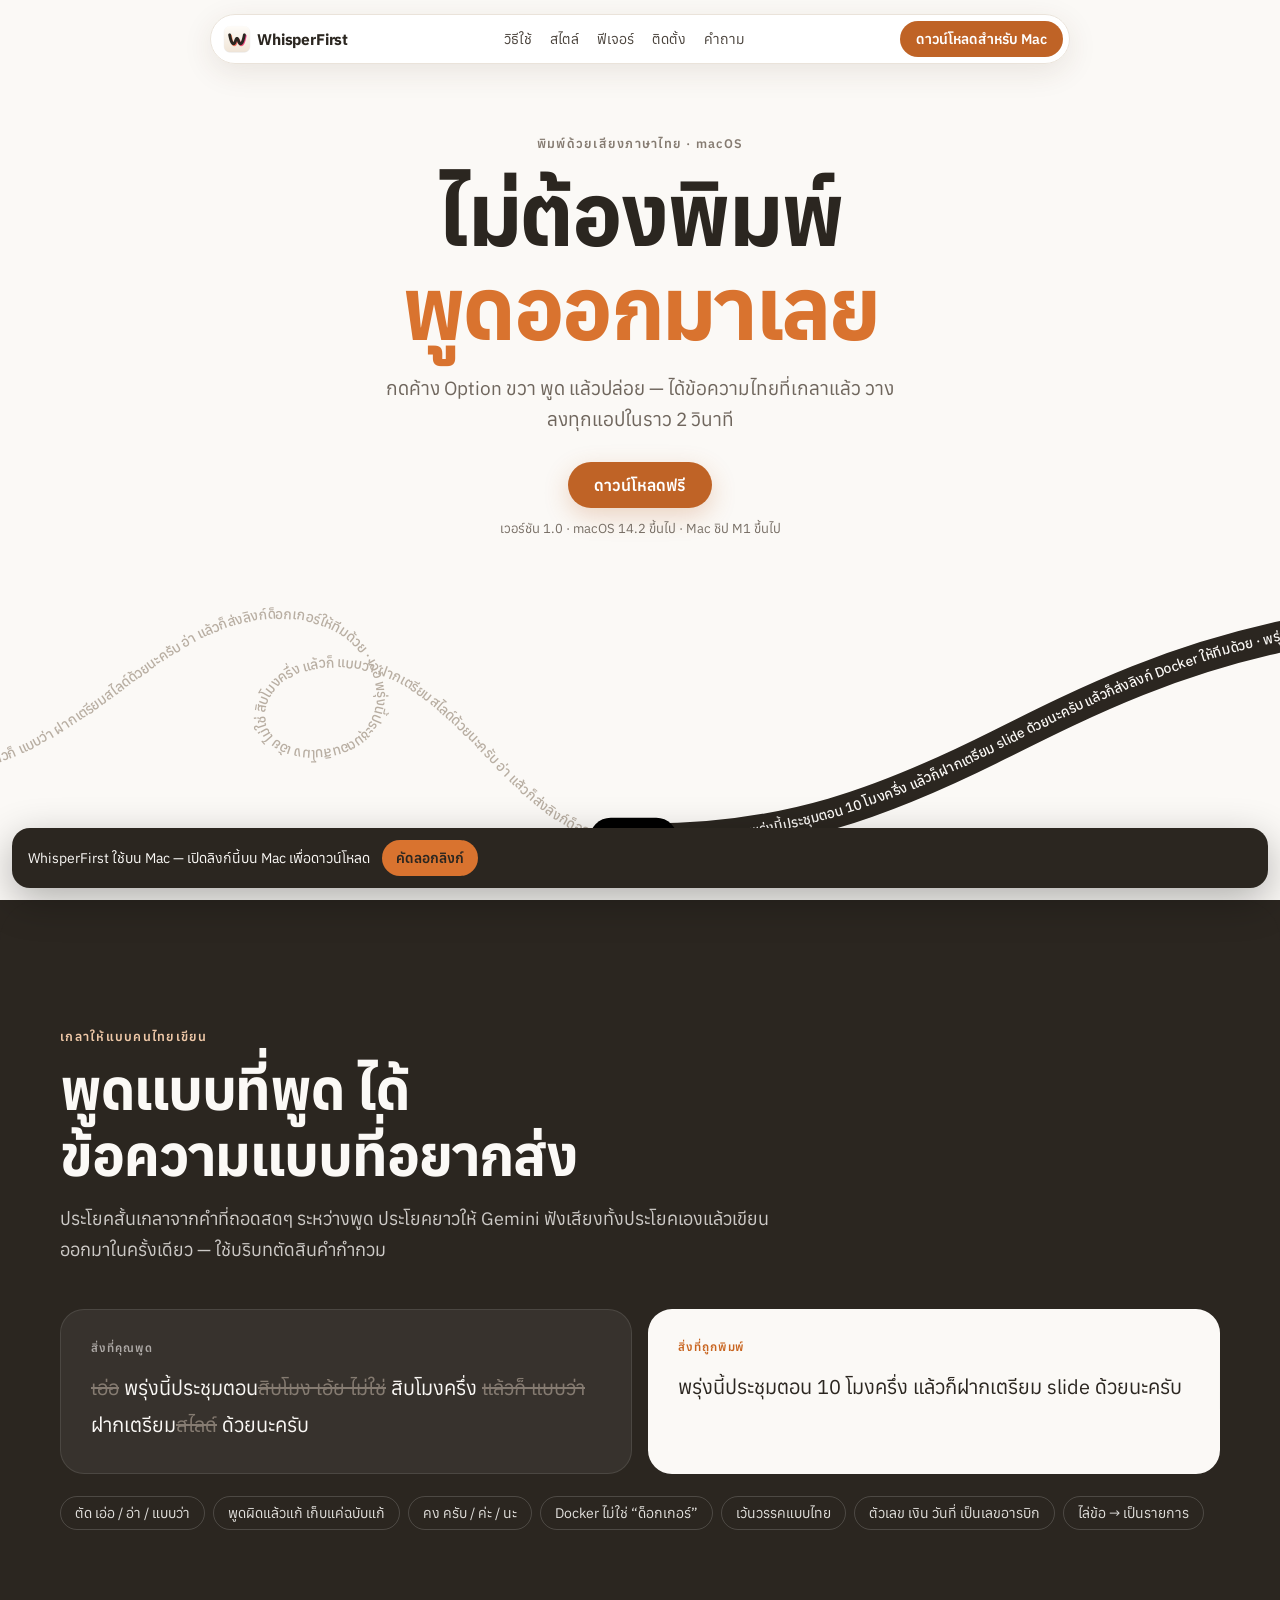
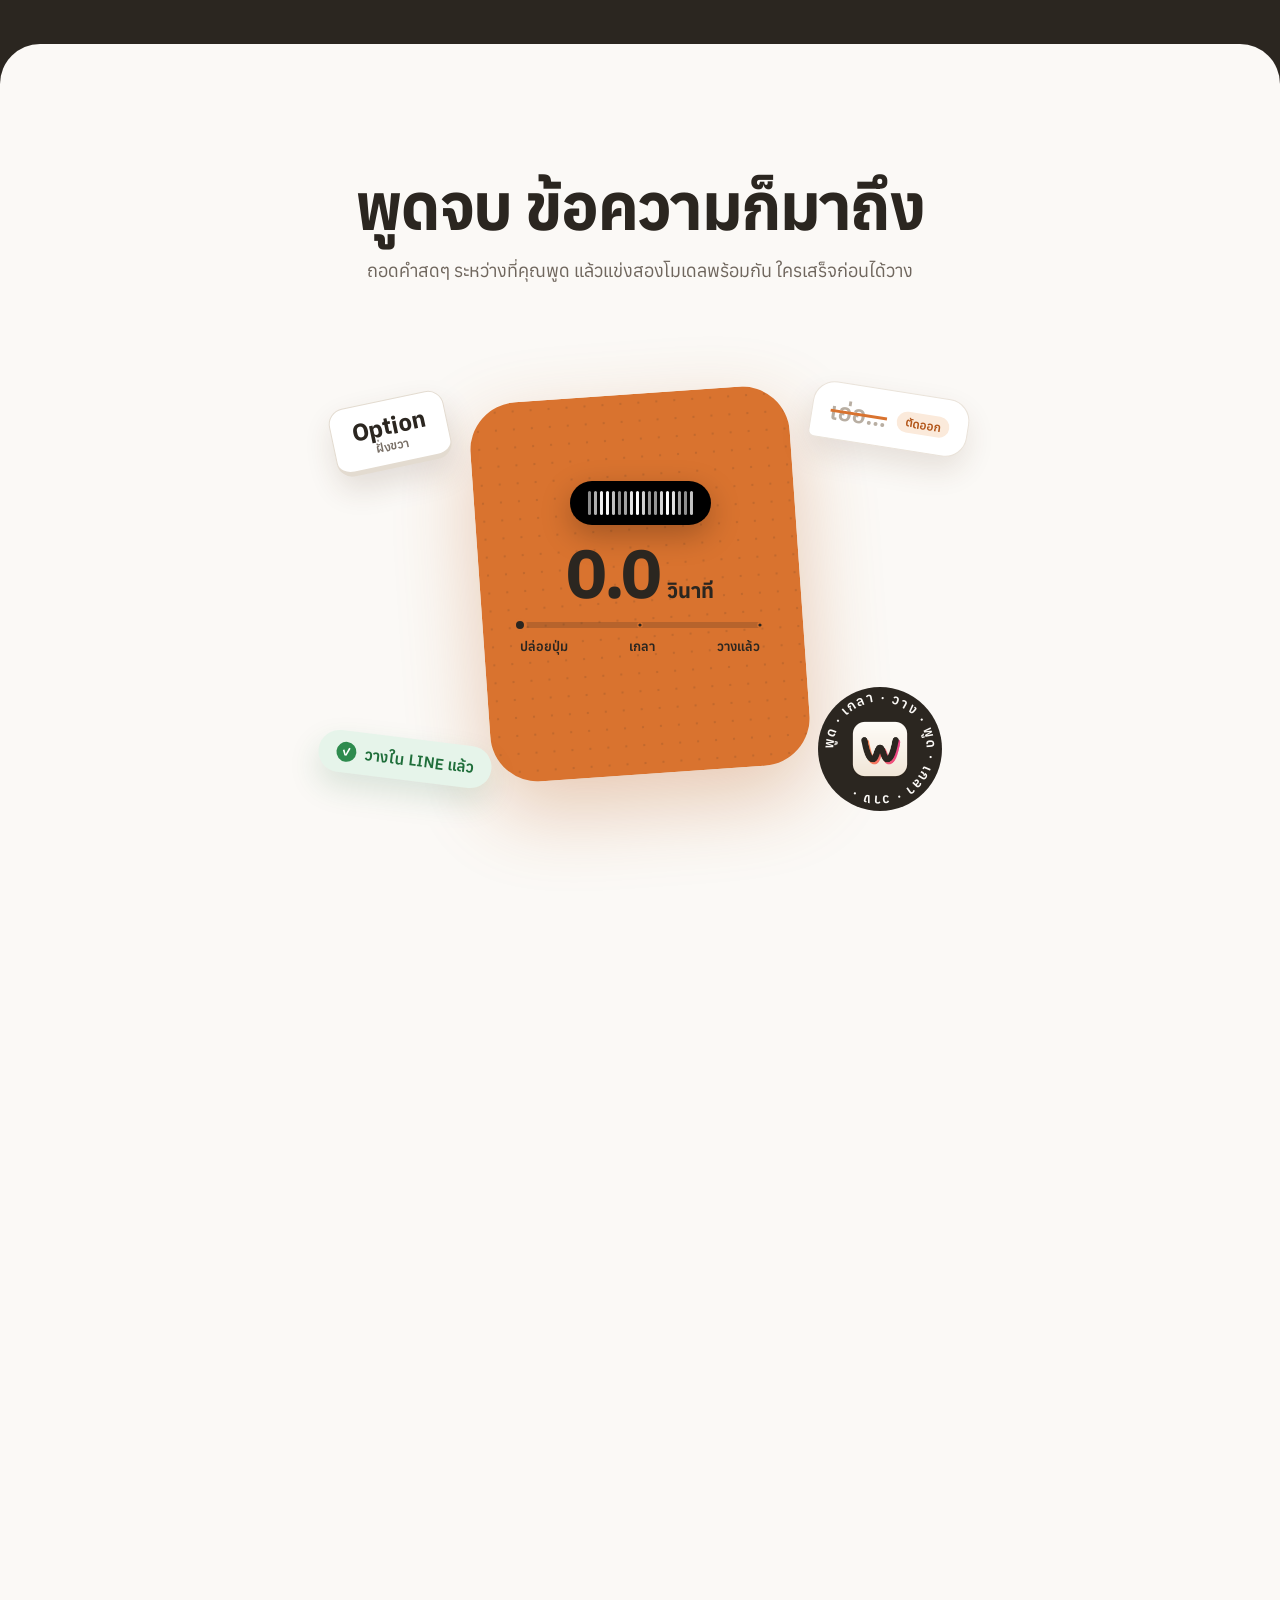
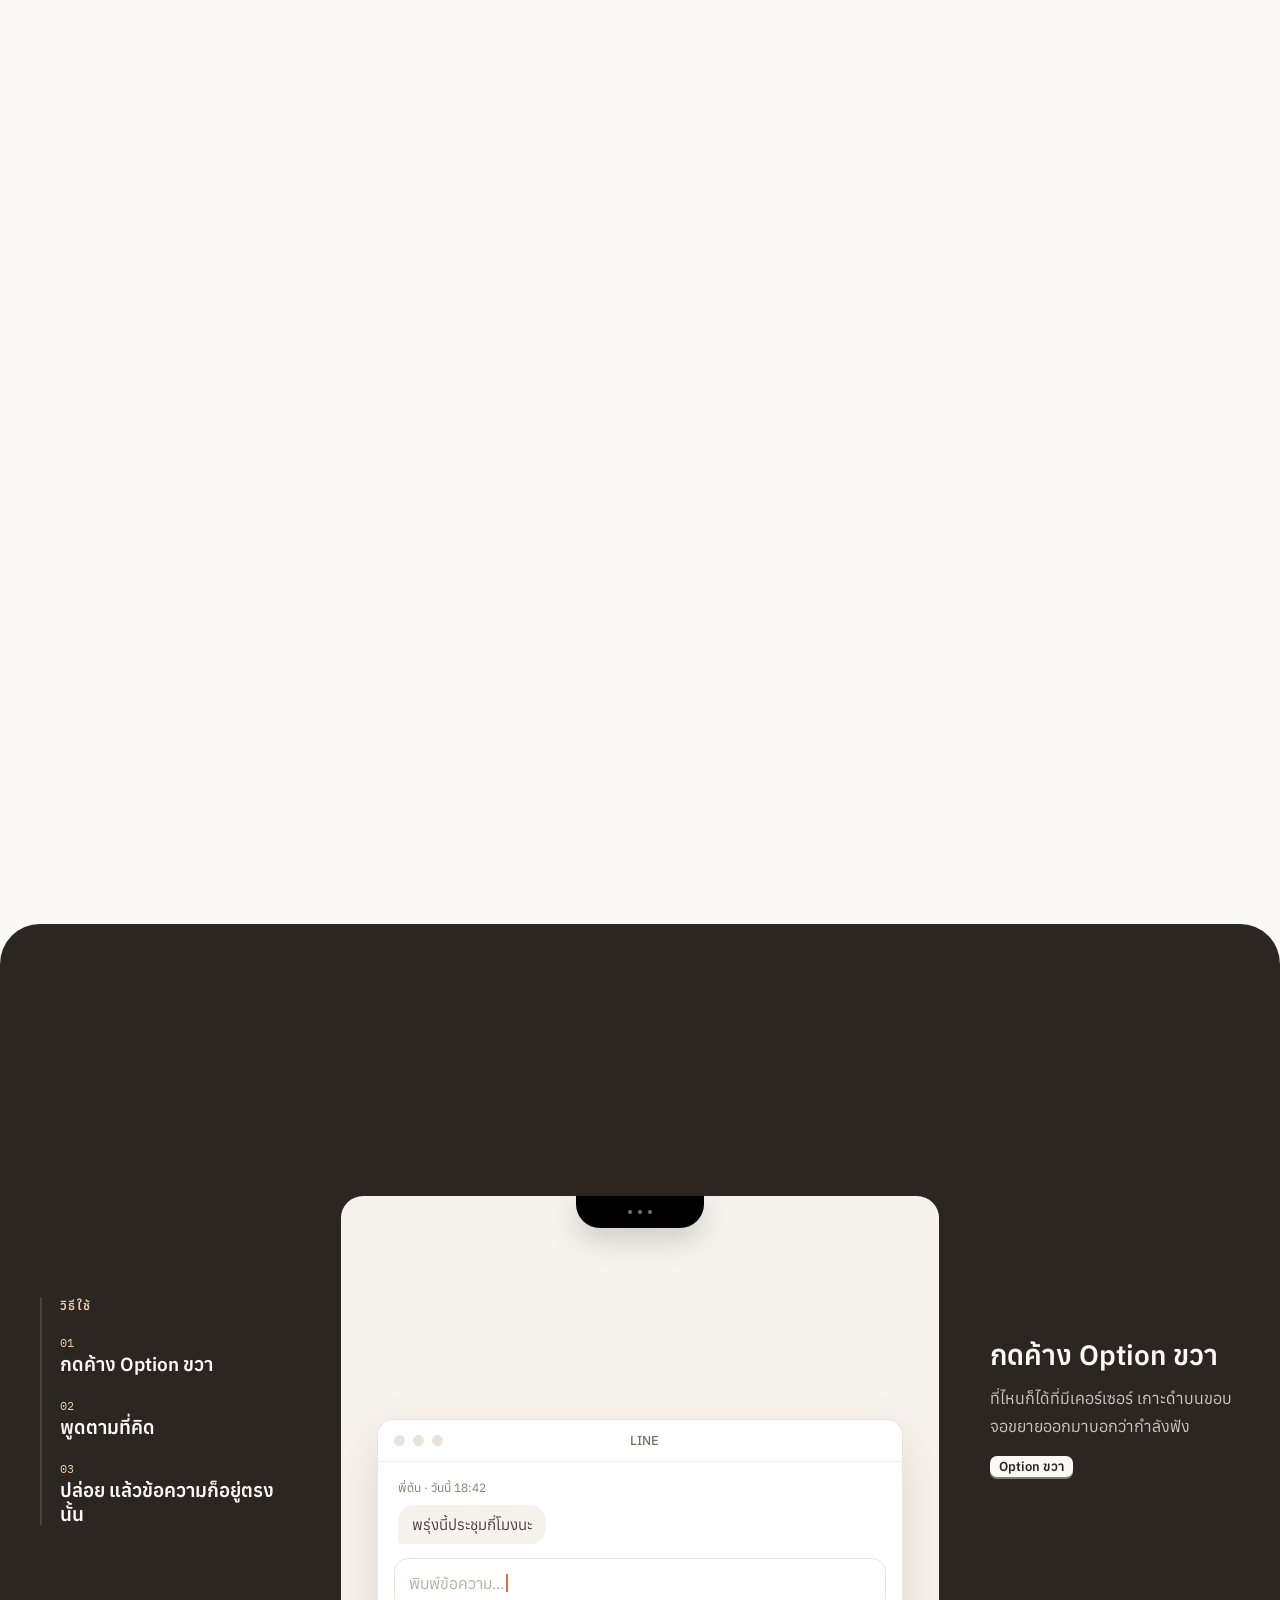
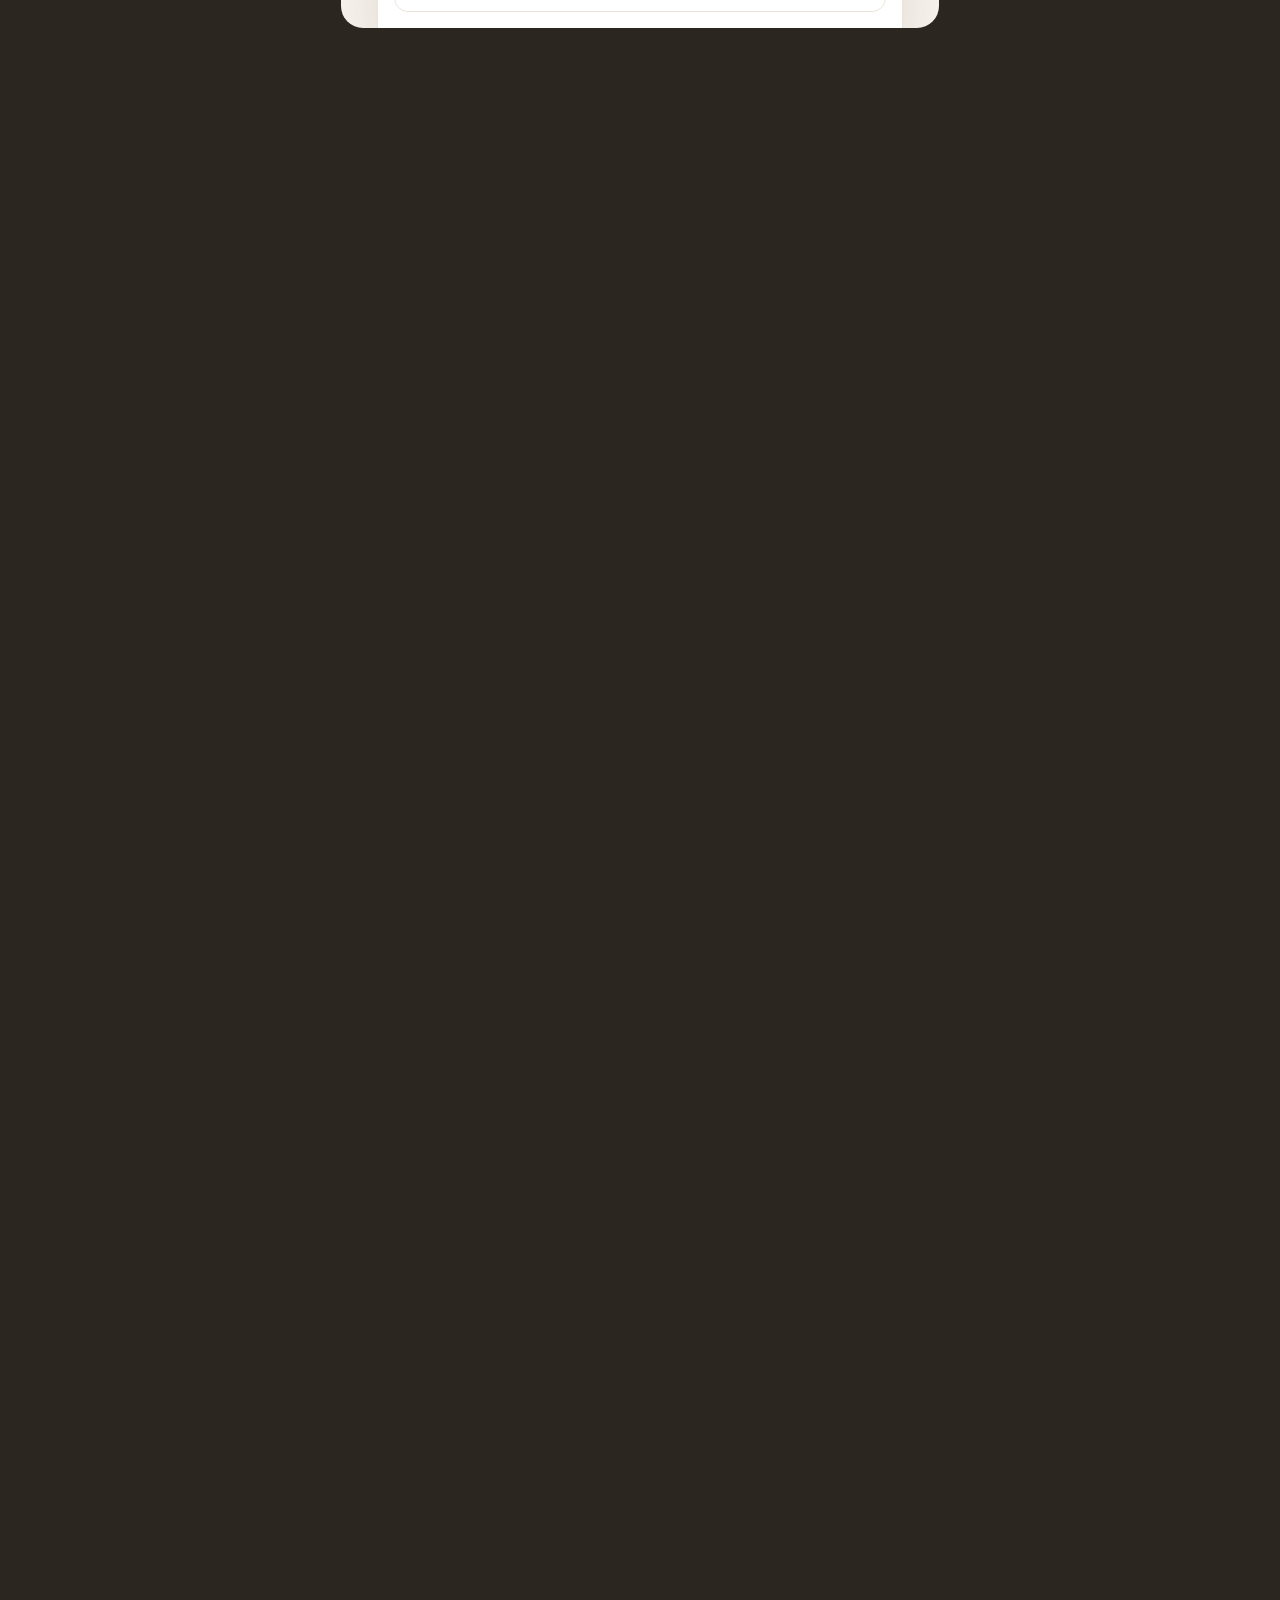
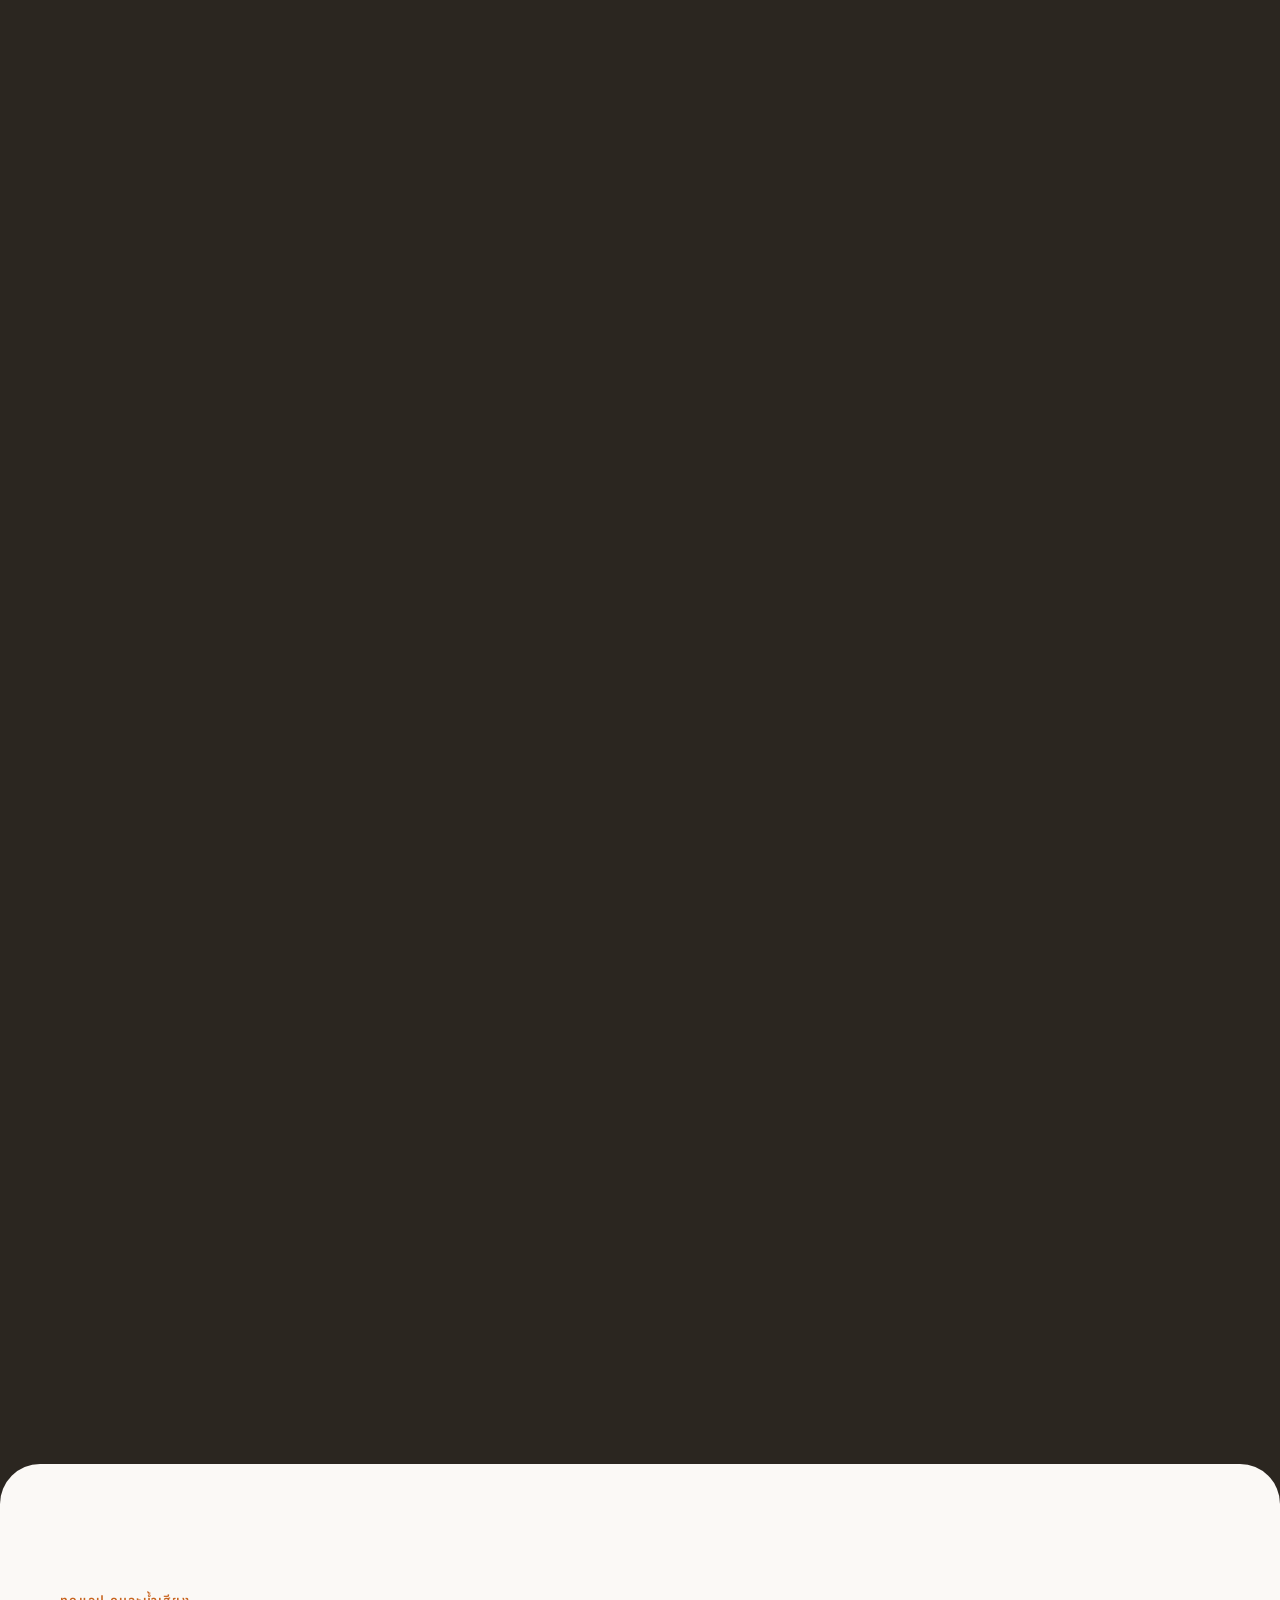
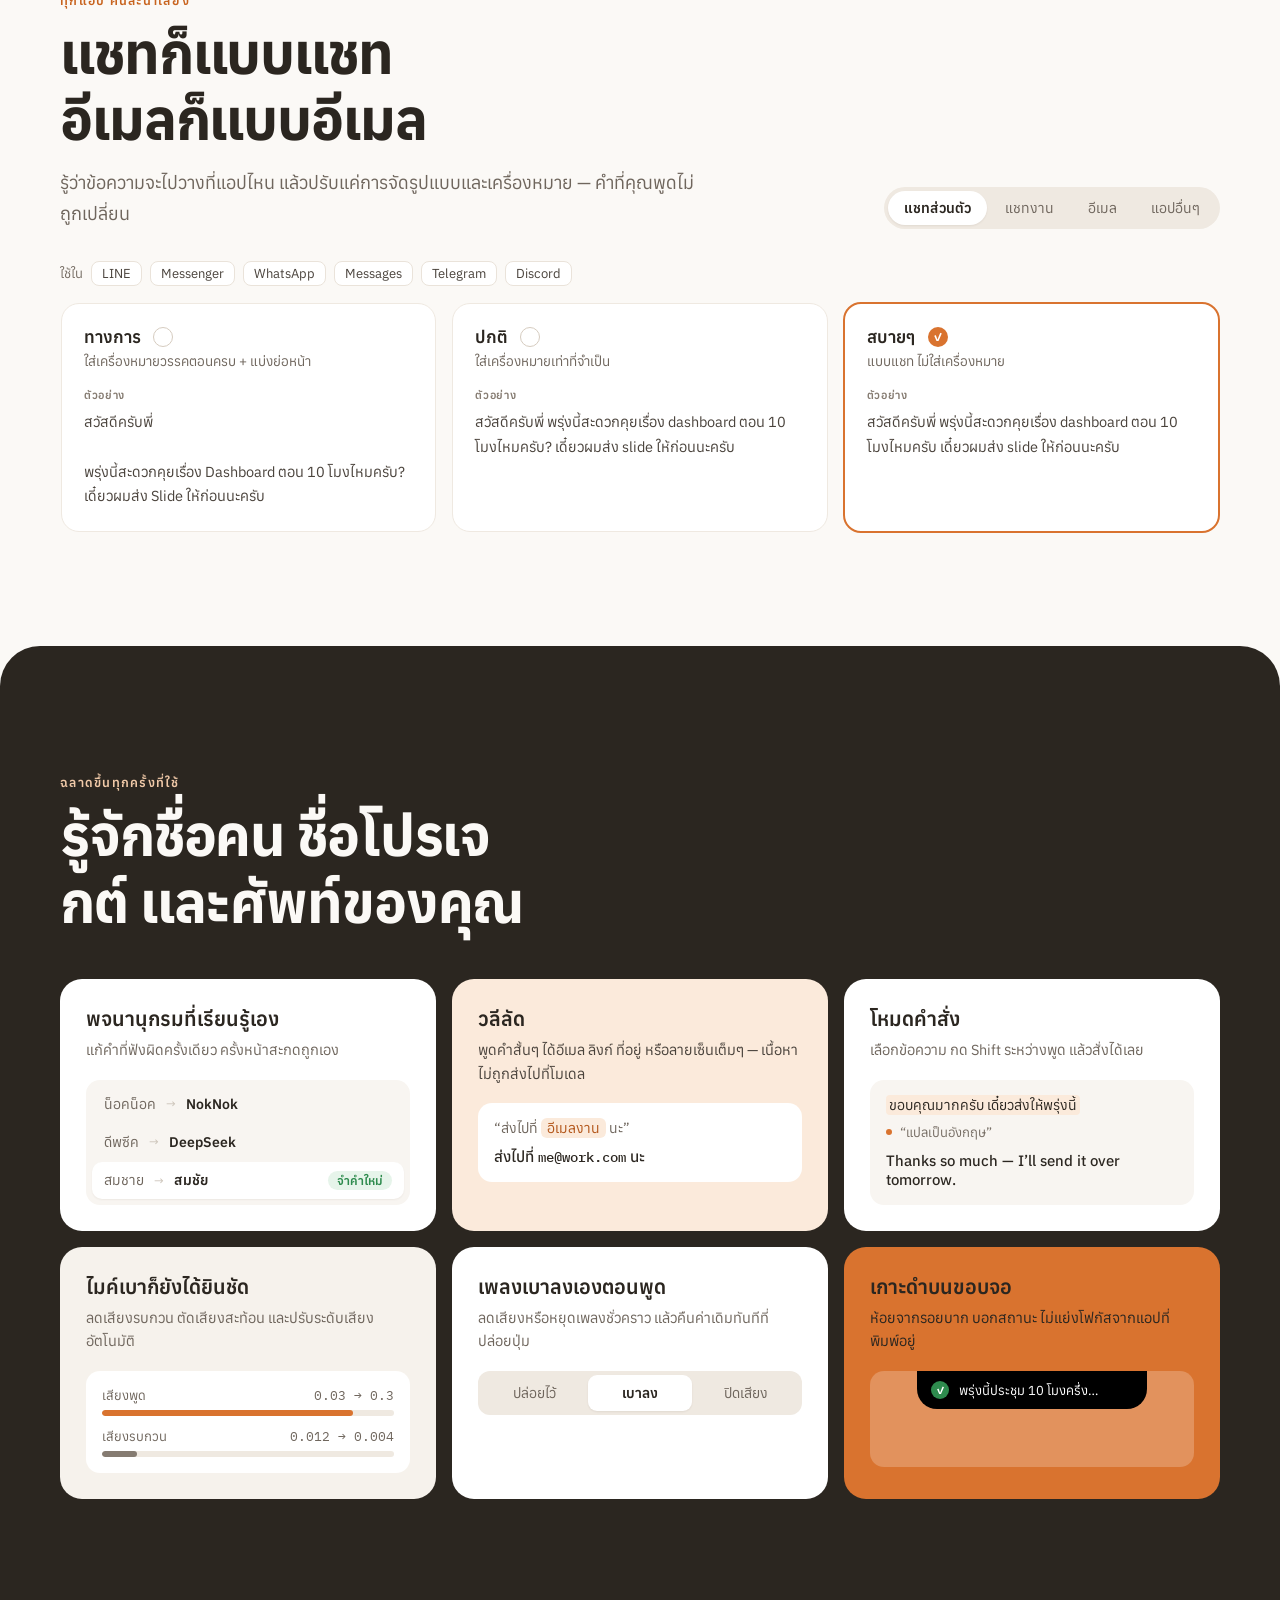
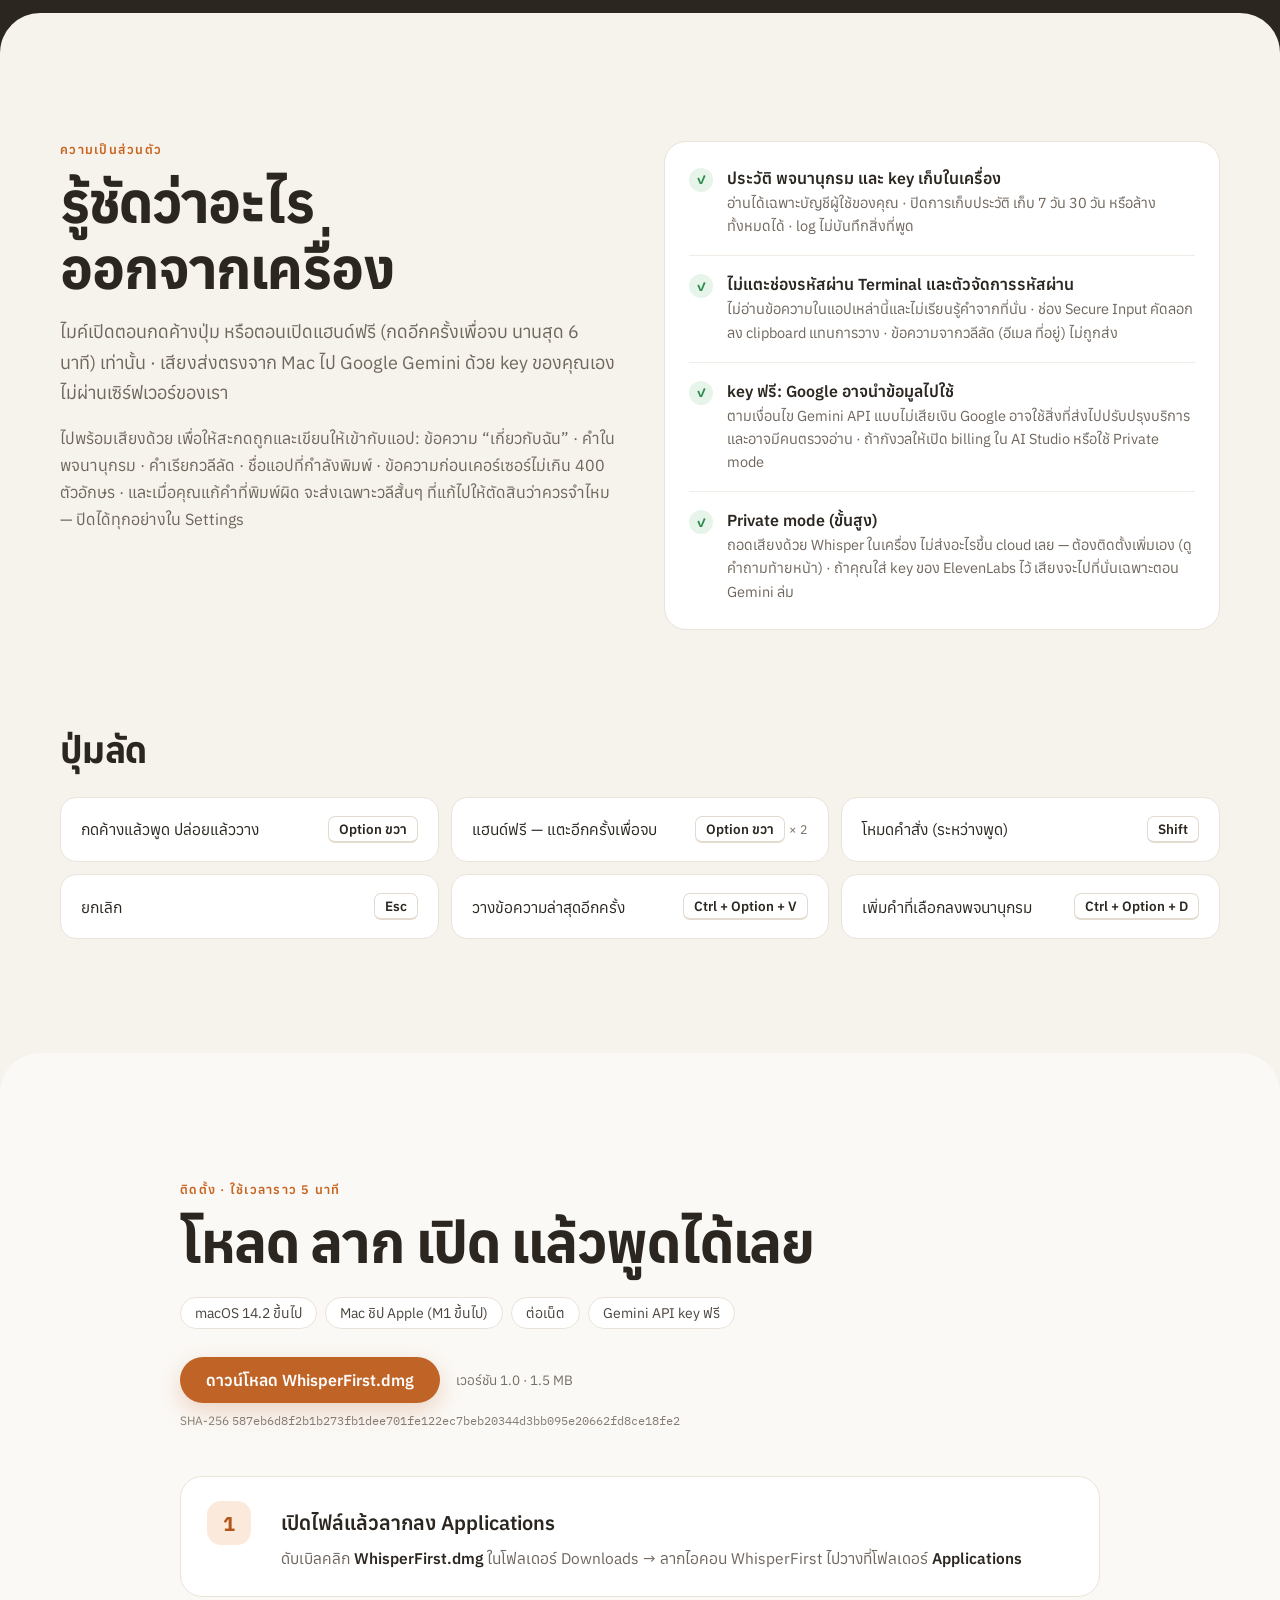
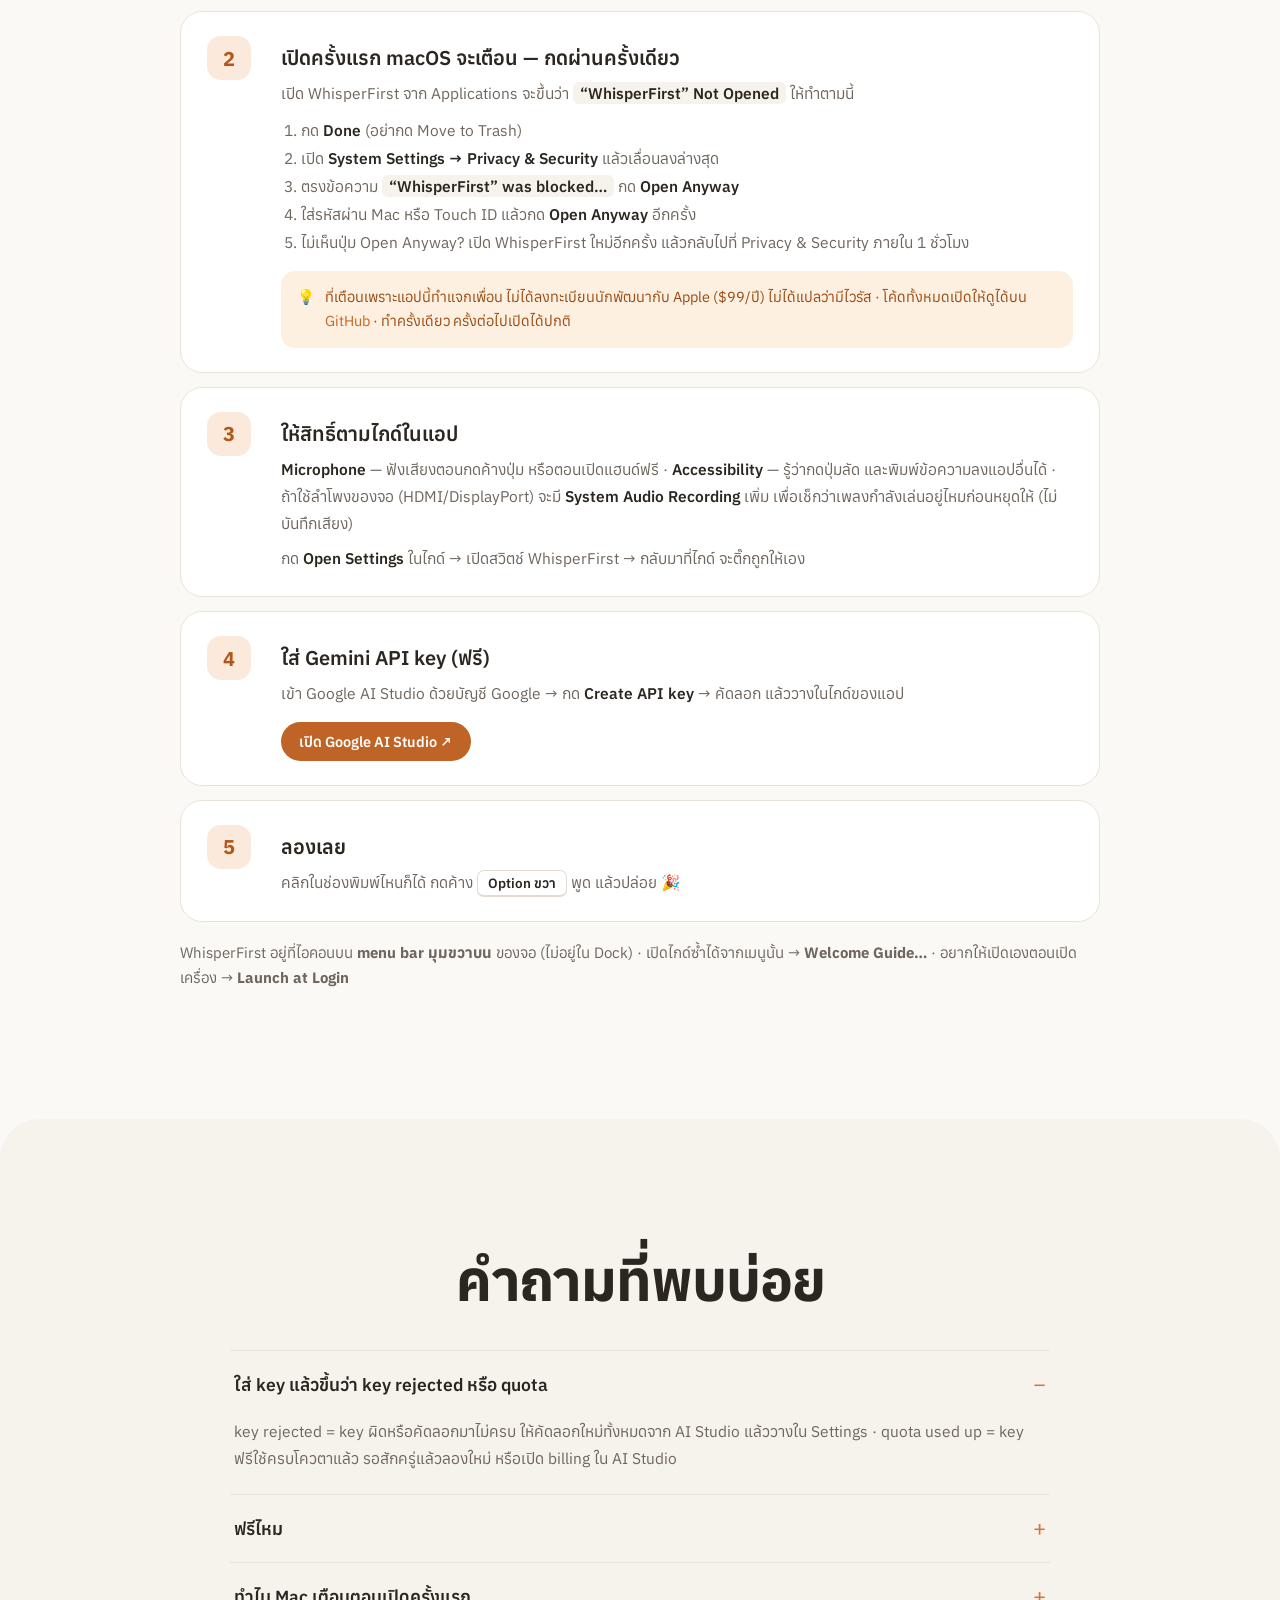
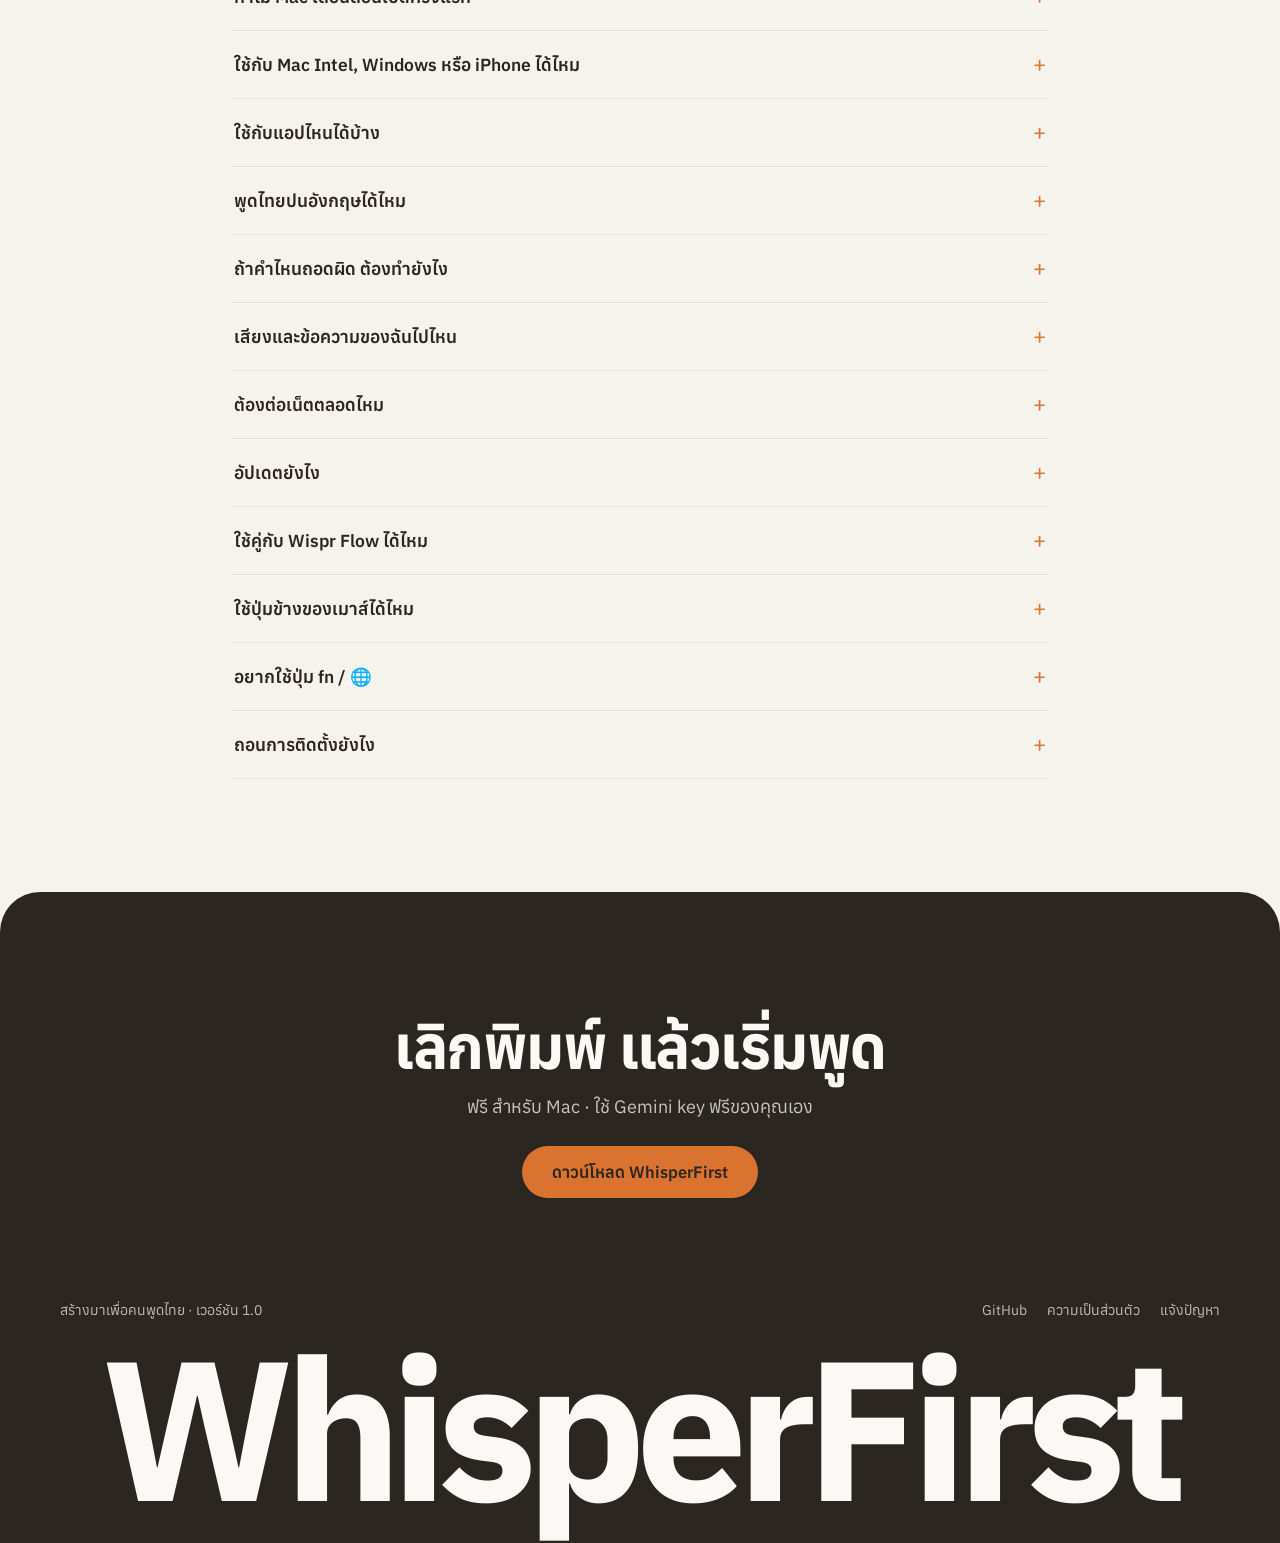
==== docs/index.html @ 5d716bfa "WhisperFirst 1.0.1: download page, DMG releases, and audit fixes - Download page in docs/ (whisperfi" ====
<!doctype html>
<html lang="th">
<head>
<meta charset="utf-8">
<meta name="viewport" content="width=device-width, initial-scale=1">
<title>WhisperFirst — พิมพ์ด้วยเสียงภาษาไทยบน Mac</title>
<meta name="description" content="กดค้าง Option ขวา พูด แล้วปล่อย — ได้ข้อความไทยที่เกลาแล้ว วางลงทุกแอปบน Mac ในราว 2 วินาที ฟรี">
<meta property="og:type" content="website">
<meta property="og:title" content="WhisperFirst — ไม่ต้องพิมพ์ พูดออกมาเลย">
<meta property="og:description" content="พิมพ์ด้วยเสียงภาษาไทยบน Mac ใช้ได้ทุกแอป ไทยปนอังกฤษได้ ตัด เอ่อ อ่า ให้เอง · ฟรี">
<meta property="og:image" content="https://whisperfirst.kronkasem.com/assets/og.png">
<meta property="og:url" content="https://whisperfirst.kronkasem.com/">
<meta name="twitter:card" content="summary_large_image">
<meta name="theme-color" content="#FBF9F6">
<link rel="icon" type="image/png" href="assets/icon-64.png">
<link rel="apple-touch-icon" href="assets/icon-180.png">
<link rel="preconnect" href="https://fonts.googleapis.com">
<link rel="preconnect" href="https://fonts.gstatic.com" crossorigin>
<link href="https://fonts.googleapis.com/css2?family=Anuphan:wght@400;500;600;700&family=IBM+Plex+Mono:wght@400;500&display=swap" rel="stylesheet">
<link rel="stylesheet" href="assets/style.css">
</head>
<body>

<div class="mobile-bar" role="status">
  <span>WhisperFirst ใช้บน Mac — เปิดลิงก์นี้บน Mac เพื่อดาวน์โหลด</span>
  <button type="button" data-copy>คัดลอกลิงก์</button>
</div>

<nav aria-label="เมนูหลัก">
  <a href="#top" class="brand"><img src="assets/AppIcon-1024.png" alt=""><span>WhisperFirst</span></a>
  <div class="links">
    <a href="#how" class="opt">วิธีใช้</a>
    <a href="#styles" class="opt">สไตล์</a>
    <a href="#features" class="opt">ฟีเจอร์</a>
    <a href="#install">ติดตั้ง</a>
    <a href="#faq">คำถาม</a>
  </div>
  <a href="#install" class="btn" data-dl>ดาวน์โหลดสำหรับ Mac</a>
</nav>

<main>
<div style="position:relative">
  <header id="top" class="hero">
    <div class="hero-inner">
      <div class="eyebrow">พิมพ์ด้วยเสียงภาษาไทย · macOS</div>
      <h1>ไม่ต้องพิมพ์<br><span>พูดออกมาเลย</span></h1>
      <p>กดค้าง Option ขวา พูด แล้วปล่อย — ได้ข้อความไทยที่เกลาแล้ว วางลงทุกแอปในราว 2 วินาที</p>
      <a href="#install" class="btn" data-dl>ดาวน์โหลดฟรี</a>
      <div class="meta">เวอร์ชัน <span data-ver></span> · macOS 14.2 ขึ้นไป · Mac ชิป M1 ขึ้นไป</div>
    </div>
    <div class="ribbon-box" aria-hidden="true">
      <div class="ribbon" id="ribbon">
        <svg viewBox="0 0 1440 420">
          <defs>
            <path id="wfRaw" d="M -900 330 C -600 330, -220 290, -80 250 C 60 210, 150 60, 290 70 C 420 80, 440 230, 330 240 C 220 250, 230 120, 360 130 C 500 140, 560 330, 690 345"/>
            <path id="wfClean" d="M 730 345 C 900 345, 1020 300, 1160 230 C 1270 175, 1380 120, 1540 90 C 1800 41, 2100 20, 2400 15"/>
          </defs>
          <text fill="#B8AEA2"><textPath id="tpRaw" href="#wfRaw" dominant-baseline="middle"></textPath></text>
          <use href="#wfClean" fill="none" stroke="#2B2620" stroke-width="38" stroke-linecap="round"/>
          <text fill="#FBF9F6"><textPath id="tpClean" href="#wfClean" dominant-baseline="middle"></textPath></text>
          <g transform="translate(712 345)" id="ribbonIsland"><rect x="-54" y="-26" width="108" height="52" rx="26" fill="#000"/></g>
        </svg>
      </div>
    </div>
  </header>

  <section class="panel dark cover" id="cover">
    <div class="wrap">
      <div class="head">
        <div class="eyebrow">เกลาให้แบบคนไทยเขียน</div>
        <h2>พูดแบบที่พูด ได้ข้อความแบบที่อยากส่ง</h2>
        <p class="lead">ประโยคสั้นเกลาจากคำที่ถอดสดๆ ระหว่างพูด ประโยคยาวให้ Gemini ฟังเสียงทั้งประโยคเองแล้วเขียนออกมาในครั้งเดียว — ใช้บริบทตัดสินคำกำกวม</p>
      </div>
      <div class="ba">
        <div class="ba-card ba-said reveal" style="--travel:70px;--tilt:-3deg">
          <div class="label">สิ่งที่คุณพูด</div>
          <p><s>เอ่อ</s> พรุ่งนี้ประชุมตอน<s>สิบโมง เอ้ย ไม่ใช่</s> สิบโมงครึ่ง <s>แล้วก็ แบบว่า</s> ฝากเตรียม<s>สไลด์</s> ด้วยนะครับ</p>
        </div>
        <div class="ba-card ba-typed reveal" style="--travel:110px;--tilt:3deg">
          <div class="label">สิ่งที่ถูกพิมพ์</div>
          <p>พรุ่งนี้ประชุมตอน 10 โมงครึ่ง แล้วก็ฝากเตรียม slide ด้วยนะครับ</p>
        </div>
      </div>
      <div class="pills">
        <span>ตัด เอ่อ / อ่า / แบบว่า</span><span>พูดผิดแล้วแก้ เก็บแค่ฉบับแก้</span><span>คง ครับ / ค่ะ / นะ</span>
        <span>Docker ไม่ใช่ “ด็อกเกอร์”</span><span>เว้นวรรคแบบไทย</span><span>ตัวเลข เงิน วันที่ เป็นเลขอารบิก</span><span>ไล่ข้อ → เป็นรายการ</span>
      </div>
    </div>
  </section>
</div>

<section class="panel speed" id="speed" aria-label="ความเร็ว">
  <div class="speed-stage" id="speedStage">
    <div class="speed-head">
      <h2>พูดจบ ข้อความก็มาถึง</h2>
      <p>ถอดคำสดๆ ระหว่างที่คุณพูด แล้วแข่งสองโมเดลพร้อมกัน ใครเสร็จก่อนได้วาง</p>
    </div>

    <div class="sticker" style="--x:-250px;--y:-150px;--dx:-320px;--dy:-120px;--rot:-12deg;--dur:3.2s" aria-hidden="true"><div><div class="st-key"><b>Option</b><small>ฝั่งขวา</small></div></div></div>
    <div class="sticker" style="--x:250px;--y:-165px;--dx:320px;--dy:-140px;--rot:9deg;--dur:3.8s" aria-hidden="true"><div><div class="st-bubble"><s>เอ่อ…</s><span>ตัดออก</span></div></div></div>
    <div class="sticker" style="--x:-235px;--y:175px;--dx:-320px;--dy:150px;--rot:7deg;--dur:3.5s" aria-hidden="true"><div><div class="st-ok"><span class="dot-ok">✓</span>วางใน LINE แล้ว</div></div></div>
    <div class="sticker" style="--x:240px;--y:165px;--dx:320px;--dy:160px;--dur:4.2s" aria-hidden="true"><div>
      <div class="badge">
        <svg viewBox="0 0 128 128" width="128" height="128">
          <circle cx="64" cy="64" r="62" fill="#2B2620"/>
          <defs><path id="wfCircle" d="M 64,64 m -47,0 a 47,47 0 1,1 94,0 a 47,47 0 1,1 -94,0"/></defs>
          <text><textPath href="#wfCircle">พูด · เกลา · วาง · พูด · เกลา · วาง · </textPath></text>
        </svg>
        <img src="assets/AppIcon-1024.png" alt="">
      </div>
    </div></div>

    <div class="speed-card">
      <div class="speed-content">
        <div class="mini-island"><div class="bars" data-bars="18" data-h="26"></div></div>
        <div class="counter"><span id="counter">0.0</span><small>วินาที</small></div>
        <div class="timeline">
          <div class="track"><div class="fill"></div><i style="left:0"></i><i style="left:50%;transform:scale(calc(.4 + var(--k2,0) * .6))"></i><i style="left:100%;transform:scale(calc(.4 + var(--k3,0) * .6))"></i></div>
          <div class="tl-labels"><span>ปล่อยปุ่ม</span><span>เกลา</span><span>วางแล้ว</span></div>
        </div>
        <div class="speed-cap">ราวๆ นี้ จากปล่อยปุ่มจนข้อความถูกวาง</div>
        <div class="stats">
          <div><b>2 โมเดล</b><span>แข่งกัน ใครเสร็จก่อนได้วาง</span></div>
          <div><b>~0.1 วิ</b><span>กดแล้วไมค์พร้อมอัด</span></div>
          <div><b>ทุกแอป</b><span>ช่องไหนพิมพ์ได้ ช่องนั้นพูดได้</span></div>
        </div>
      </div>
    </div>
  </div>
</section>

<section class="panel dark how" id="how" aria-label="วิธีใช้">
  <div class="how-stage" id="howStage">
    <div class="how-row">
      <div class="how-steps">
        <div class="rail"><div></div></div>
        <div style="display:flex;flex-direction:column;gap:22px">
          <div class="eyebrow">วิธีใช้</div>
          <ol id="howSteps"></ol>
        </div>
      </div>

      <div class="how-demo" aria-hidden="true">
        <div class="island" id="island" data-phase="idle">
          <div class="is-idle"><span></span><span></span><span></span></div>
          <div class="is-listening">
            <div class="top"><div class="app-tile">L</div><div class="bars" data-bars="26" data-h="24"></div><div class="timer" id="timer">0:00</div></div>
            <div class="live"><span id="liveStable"></span> <span class="tail" id="liveTail"></span></div>
          </div>
          <div class="is-thinking"><span class="shimmer">กำลังเกลาข้อความ…</span></div>
          <div class="is-done"><span class="dot-ok">✓</span><span>วางใน LINE แล้ว</span></div>
        </div>
        <div class="win">
          <div class="win-bar"><i></i><i></i><i></i><span>LINE</span></div>
          <div class="win-body"><small>พี่ต้น · วันนี้ 18:42</small><div class="bubble-in">พรุ่งนี้ประชุมกี่โมงนะ</div></div>
          <div class="input" id="howInput"><span id="howInputText">พิมพ์ข้อความ…</span><span class="caret"></span></div>
        </div>
      </div>

      <div class="how-now" aria-live="polite">
        <h3 id="howTitle"></h3>
        <p id="howDesc"></p>
        <span class="key" id="howKey"></span>
      </div>
    </div>
  </div>
</section>

<section class="panel light" id="styles" style="z-index:5">
  <div class="wrap">
    <div class="styles-top">
      <div class="head">
        <div class="eyebrow">ทุกแอป คนละน้ำเสียง</div>
        <h2>แชทก็แบบแชท อีเมลก็แบบอีเมล</h2>
        <p class="lead">รู้ว่าข้อความจะไปวางที่แอปไหน แล้วปรับแค่การจัดรูปแบบและเครื่องหมาย — คำที่คุณพูดไม่ถูกเปลี่ยน</p>
      </div>
      <div class="seg" id="catTabs" role="group" aria-label="ประเภทแอป"></div>
    </div>
    <div class="apps" id="catApps"></div>
    <div class="style-cards" id="styleCards" role="radiogroup" aria-label="สไตล์การเขียน"></div>
  </div>
</section>

<section class="panel dark features" id="features" style="z-index:6">
  <div class="wrap">
    <div class="head">
      <div class="eyebrow">ฉลาดขึ้นทุกครั้งที่ใช้</div>
      <h2>รู้จักชื่อคน ชื่อโปรเจกต์ และศัพท์ของคุณ</h2>
    </div>
    <div class="fgrid">
      <div class="fcard reveal" style="--travel:90px;--tilt:-4deg">
        <div><h3>พจนานุกรมที่เรียนรู้เอง</h3><p>แก้คำที่ฟังผิดครั้งเดียว ครั้งหน้าสะกดถูกเอง</p></div>
        <div class="well dict">
          <div><span>น็อคน็อค</span><i>→</i><b>NokNok</b></div>
          <div><span>ดีพซีค</span><i>→</i><b>DeepSeek</b></div>
          <div class="new"><span>สมชาย</span><i>→</i><b>สมชัย</b><span class="chip-ok">จำคำใหม่</span></div>
        </div>
      </div>
      <div class="fcard reveal" style="--travel:140px;--tilt:3deg;background:var(--soft)">
        <div><h3>วลีลัด</h3><p style="color:var(--ink2)">พูดคำสั้นๆ ได้อีเมล ลิงก์ ที่อยู่ หรือลายเซ็นเต็มๆ — เนื้อหาไม่ถูกส่งไปที่โมเดล</p></div>
        <div class="well" style="background:#fff">
          <div style="font-size:14px;color:var(--muted)">“ส่งไปที่<span style="background:var(--soft);color:var(--softT);border-radius:6px;padding:1px 6px;margin:0 3px">อีเมลงาน</span>นะ”</div>
          <div style="font-size:15px;font-weight:500">ส่งไปที่ <span style="font-family:var(--mono);font-size:14px">me@work.com</span> นะ</div>
        </div>
      </div>
      <div class="fcard reveal" style="--travel:110px;--tilt:-2deg">
        <div><h3>โหมดคำสั่ง</h3><p>เลือกข้อความ กด Shift ระหว่างพูด แล้วสั่งได้เลย</p></div>
        <div class="well" style="background:#F8F5F1">
          <div style="font-size:14px"><span style="background:var(--soft);border-radius:4px;padding:1px 3px">ขอบคุณมากครับ เดี๋ยวส่งให้พรุ่งนี้</span></div>
          <div style="display:flex;align-items:center;gap:8px;font-size:13px;color:var(--muted2)"><span style="width:6px;height:6px;border-radius:50%;background:var(--accent)"></span>“แปลเป็นอังกฤษ”</div>
          <div style="font-size:15px;font-weight:500">Thanks so much — I’ll send it over tomorrow.</div>
        </div>
      </div>
      <div class="fcard reveal" style="--travel:100px;--tilt:4deg;background:var(--sand)">
        <div><h3>ไมค์เบาก็ยังได้ยินชัด</h3><p>ลดเสียงรบกวน ตัดเสียงสะท้อน และปรับระดับเสียงอัตโนมัติ</p></div>
        <div class="well" style="background:#fff;gap:12px">
          <div class="meter"><div><span>เสียงพูด</span><span>0.03 → 0.3</span></div><div class="m"><i style="width:86%;background:var(--accent)"></i></div></div>
          <div class="meter"><div><span>เสียงรบกวน</span><span>0.012 → 0.004</span></div><div class="m"><i style="width:12%;background:var(--faint)"></i></div></div>
        </div>
      </div>
      <div class="fcard reveal" style="--travel:150px;--tilt:-3deg">
        <div><h3>เพลงเบาลงเองตอนพูด</h3><p>ลดเสียงหรือหยุดเพลงชั่วคราว แล้วคืนค่าเดิมทันทีที่ปล่อยปุ่ม</p></div>
        <div class="seg-static"><span>ปล่อยไว้</span><span class="on">เบาลง</span><span>ปิดเสียง</span></div>
      </div>
      <div class="fcard reveal" style="--travel:120px;--tilt:2deg;background:var(--accent)">
        <div><h3>เกาะดำบนขอบจอ</h3><p style="color:var(--ink)">ห้อยจากรอยบาก บอกสถานะ ไม่แย่งโฟกัสจากแอปที่พิมพ์อยู่</p></div>
        <div style="background:rgba(255,255,255,.22);border-radius:14px;height:96px;position:relative;overflow:hidden">
          <div style="position:absolute;top:0;left:50%;transform:translateX(-50%);width:230px;max-width:90%;height:38px;background:#000;border-radius:0 0 20px 20px;display:flex;align-items:center;gap:10px;padding:0 14px;color:#fff">
            <span class="dot-ok" style="width:18px;height:18px;font-size:10px">✓</span>
            <span style="font-size:13px;white-space:nowrap;overflow:hidden;text-overflow:ellipsis">พรุ่งนี้ประชุม 10 โมงครึ่ง…</span>
          </div>
        </div>
      </div>
    </div>
  </div>
</section>

<section class="panel privacy" id="privacy" style="z-index:7">
  <div class="wrap two">
    <div>
      <div class="eyebrow" style="color:var(--accentT)">ความเป็นส่วนตัว</div>
      <h2>รู้ชัดว่าอะไรออกจากเครื่อง</h2>
      <p class="lead">ไมค์เปิดตอนกดค้างปุ่ม หรือตอนเปิดแฮนด์ฟรี (กดอีกครั้งเพื่อจบ นานสุด 6 นาที) เท่านั้น · เสียงส่งตรงจาก Mac ไป Google Gemini ด้วย key ของคุณเอง ไม่ผ่านเซิร์ฟเวอร์ของเรา</p>
      <p class="lead" style="font-size:16px">ไปพร้อมเสียงด้วย เพื่อให้สะกดถูกและเขียนให้เข้ากับแอป: ข้อความ “เกี่ยวกับฉัน” · คำในพจนานุกรม · คำเรียกวลีลัด · ชื่อแอปที่กำลังพิมพ์ · ข้อความก่อนเคอร์เซอร์ไม่เกิน 400 ตัวอักษร · และเมื่อคุณแก้คำที่พิมพ์ผิด จะส่งเฉพาะวลีสั้นๆ ที่แก้ไปให้ตัดสินว่าควรจำไหม — ปิดได้ทุกอย่างใน Settings</p>
    </div>
    <div class="list-card">
      <div><span class="check">✓</span><div><b>ประวัติ พจนานุกรม และ key เก็บในเครื่อง</b><p>อ่านได้เฉพาะบัญชีผู้ใช้ของคุณ · ปิดการเก็บประวัติ เก็บ 7 วัน 30 วัน หรือล้างทั้งหมดได้ · log ไม่บันทึกสิ่งที่พูด</p></div></div>
      <div><span class="check">✓</span><div><b>ไม่แตะช่องรหัสผ่าน Terminal และตัวจัดการรหัสผ่าน</b><p>ไม่อ่านข้อความในแอปเหล่านี้และไม่เรียนรู้คำจากที่นั่น · ช่อง Secure Input คัดลอกลง clipboard แทนการวาง · ข้อความจากวลีลัด (อีเมล ที่อยู่) ไม่ถูกส่ง</p></div></div>
      <div><span class="check">✓</span><div><b>key ฟรี: Google อาจนำข้อมูลไปใช้</b><p>ตามเงื่อนไข Gemini API แบบไม่เสียเงิน Google อาจใช้สิ่งที่ส่งไปปรับปรุงบริการ และอาจมีคนตรวจอ่าน · ถ้ากังวลให้เปิด billing ใน AI Studio หรือใช้ Private mode</p></div></div>
      <div><span class="check">✓</span><div><b>Private mode (ขั้นสูง)</b><p>ถอดเสียงด้วย Whisper ในเครื่อง ไม่ส่งอะไรขึ้น cloud เลย — ต้องติดตั้งเพิ่มเอง (ดูคำถามท้ายหน้า) · ถ้าคุณใส่ key ของ ElevenLabs ไว้ เสียงจะไปที่นั่นเฉพาะตอน Gemini ล่ม</p></div></div>
    </div>
  </div>
  <div class="shortcuts">
    <h3>ปุ่มลัด</h3>
    <div class="sc-grid">
      <div><span>กดค้างแล้วพูด ปล่อยแล้ววาง</span><span class="kc">Option ขวา</span></div>
      <div><span>แฮนด์ฟรี — แตะอีกครั้งเพื่อจบ</span><em><span class="kc">Option ขวา</span>× 2</em></div>
      <div><span>โหมดคำสั่ง (ระหว่างพูด)</span><span class="kc">Shift</span></div>
      <div><span>ยกเลิก</span><span class="kc">Esc</span></div>
      <div><span>วางข้อความล่าสุดอีกครั้ง</span><span class="kc">Ctrl + Option + V</span></div>
      <div><span>เพิ่มคำที่เลือกลงพจนานุกรม</span><span class="kc">Ctrl + Option + D</span></div>
    </div>
  </div>
</section>

<section class="panel light install" id="install" style="z-index:8">
  <div class="wrap" style="max-width:920px">
    <div class="eyebrow">ติดตั้ง · ใช้เวลาราว 5 นาที</div>
    <h2>โหลด ลาก เปิด แล้วพูดได้เลย</h2>
    <div class="req"><span>macOS 14.2 ขึ้นไป</span><span>Mac ชิป Apple (M1 ขึ้นไป)</span><span>ต่อเน็ต</span><span>Gemini API key ฟรี</span></div>
    <div class="dl">
      <a class="btn" data-dl href="#install">ดาวน์โหลด WhisperFirst.dmg</a>
      <small>เวอร์ชัน <span data-ver></span> · <span data-size></span></small>
    </div>
    <p class="sha">SHA-256 <code data-sha></code></p>

    <ol class="steps">
      <li><div>
        <h3>เปิดไฟล์แล้วลากลง Applications</h3>
        <p>ดับเบิลคลิก <b>WhisperFirst.dmg</b> ในโฟลเดอร์ Downloads → ลากไอคอน WhisperFirst ไปวางที่โฟลเดอร์ <b>Applications</b></p>
      </div></li>
      <li><div>
        <h3>เปิดครั้งแรก macOS จะเตือน — กดผ่านครั้งเดียว</h3>
        <p>เปิด WhisperFirst จาก Applications จะขึ้นว่า <span class="ui">“WhisperFirst” Not Opened</span> ให้ทำตามนี้</p>
        <ol>
          <li>กด <b>Done</b> (อย่ากด Move to Trash)</li>
          <li>เปิด <b>System Settings → Privacy &amp; Security</b> แล้วเลื่อนลงล่างสุด</li>
          <li>ตรงข้อความ <span class="ui">“WhisperFirst” was blocked…</span> กด <b>Open Anyway</b></li>
          <li>ใส่รหัสผ่าน Mac หรือ Touch ID แล้วกด <b>Open Anyway</b> อีกครั้ง</li>
          <li>ไม่เห็นปุ่ม Open Anyway? เปิด WhisperFirst ใหม่อีกครั้ง แล้วกลับไปที่ Privacy &amp; Security ภายใน 1 ชั่วโมง</li>
        </ol>
        <div class="note"><span aria-hidden="true">💡</span><span>ที่เตือนเพราะแอปนี้ทำแจกเพื่อน ไม่ได้ลงทะเบียนนักพัฒนากับ Apple ($99/ปี) ไม่ได้แปลว่ามีไวรัส · โค้ดทั้งหมดเปิดให้ดูได้บน <a href="https://github.com/Firstyjps/WhisperFirst">GitHub</a> · ทำครั้งเดียว ครั้งต่อไปเปิดได้ปกติ</span></div>
      </div></li>
      <li><div>
        <h3>ให้สิทธิ์ตามไกด์ในแอป</h3>
        <p><b>Microphone</b> — ฟังเสียงตอนกดค้างปุ่ม หรือตอนเปิดแฮนด์ฟรี · <b>Accessibility</b> — รู้ว่ากดปุ่มลัด และพิมพ์ข้อความลงแอปอื่นได้ · ถ้าใช้ลำโพงของจอ (HDMI/DisplayPort) จะมี <b>System Audio Recording</b> เพิ่ม เพื่อเช็กว่าเพลงกำลังเล่นอยู่ไหมก่อนหยุดให้ (ไม่บันทึกเสียง)</p>
        <p>กด <b>Open Settings</b> ในไกด์ → เปิดสวิตช์ WhisperFirst → กลับมาที่ไกด์ จะติ๊กถูกให้เอง</p>
      </div></li>
      <li><div>
        <h3>ใส่ Gemini API key (ฟรี)</h3>
        <p>เข้า Google AI Studio ด้วยบัญชี Google → กด <b>Create API key</b> → คัดลอก แล้ววางในไกด์ของแอป</p>
        <a class="btn" href="https://aistudio.google.com/apikey" target="_blank" rel="noopener">เปิด Google AI Studio ↗</a>
      </div></li>
      <li><div>
        <h3>ลองเลย</h3>
        <p>คลิกในช่องพิมพ์ไหนก็ได้ กดค้าง <span class="kc">Option ขวา</span> พูด แล้วปล่อย 🎉</p>
      </div></li>
    </ol>
    <p class="after">WhisperFirst อยู่ที่ไอคอนบน <b>menu bar มุมขวาบน</b> ของจอ (ไม่อยู่ใน Dock) · เปิดไกด์ซ้ำได้จากเมนูนั้น → <b>Welcome Guide…</b> · อยากให้เปิดเองตอนเปิดเครื่อง → <b>Launch at Login</b></p>
  </div>
</section>

<section class="panel light faq" id="faq" style="z-index:9;background:var(--sand)">
  <div class="wrap">
    <h2>คำถามที่พบบ่อย</h2>
    <div class="faq-list" id="faqList"></div>
  </div>
</section>
</main>

<footer class="panel dark" style="z-index:10">
  <div class="foot-cta">
    <h2>เลิกพิมพ์ แล้วเริ่มพูด</h2>
    <p>ฟรี สำหรับ Mac · ใช้ Gemini key ฟรีของคุณเอง</p>
    <a href="#install" class="btn" data-dl>ดาวน์โหลด WhisperFirst</a>
  </div>
  <div class="foot-links">
    <span>สร้างมาเพื่อคนพูดไทย · เวอร์ชัน <span data-ver></span></span>
    <div>
      <a href="https://github.com/Firstyjps/WhisperFirst">GitHub</a>
      <a href="#privacy">ความเป็นส่วนตัว</a>
      <a href="https://github.com/Firstyjps/WhisperFirst/issues">แจ้งปัญหา</a>
    </div>
  </div>
  <div class="wordmark reveal" data-span=".22" aria-hidden="true">WhisperFirst</div>
</footer>

<script src="assets/main.js"></script>
</body>
</html>
---- docs/assets/style.css ----
/* WhisperFirst landing — สร้างจาก Claude Design handoff (WhisperFirst Landing v2) · token จาก Theme ในแอป */
:root{
  --cream:#FBF9F6; --sand:#F6F2EC; --seg:#EFE9E1; --stroke:#EAE3DA; --hair:#F1ECE5; --keyedge:#E3DBD0;
  --ink:#2B2620; --ink2:#4A433C; --muted:#6F665D; --muted2:#776E65; --faint:#857B71; --struck:#B8AEA2;
  --accent:#D9732F; --accentP:#BF6326; --accentH:#A44F18; --accentT:#C8641F; --soft:#FBEADB; --softT:#B3561A; --outline:#F0C9A8;
  --ok:#2E8B4E; --okBg:#E6F4EA; --okDark:#1F6E3A; --warn:#9A4A12; --warnBg:#FDF0E1;
  --font:'Anuphan',ui-rounded,system-ui,sans-serif; --mono:'IBM Plex Mono',ui-monospace,monospace;
}
*{box-sizing:border-box}
html{scroll-behavior:smooth}
body{margin:0;background:var(--ink);color:var(--ink);font-family:var(--font);-webkit-font-smoothing:antialiased;overflow-x:hidden}
a{color:var(--accentT);text-decoration:none}
a:hover{color:var(--accentP)}
button{font-family:inherit}
:focus-visible{outline:2px solid var(--accent);outline-offset:3px;border-radius:8px}
.sr-only{position:absolute;width:1px;height:1px;overflow:hidden;clip:rect(0 0 0 0);white-space:nowrap}

@keyframes wfbar{0%,100%{transform:scaleY(.3)}50%{transform:scaleY(1)}}
@keyframes wfshimmer{0%{background-position:200% 0}100%{background-position:-200% 0}}
@keyframes wfspin{to{transform:rotate(360deg)}}
@keyframes wffloat{0%,100%{transform:translateY(0)}50%{transform:translateY(-10px)}}
@keyframes wfcaret{0%,49%{opacity:1}50%,100%{opacity:0}}
@keyframes wfpop{0%{transform:translate(-50%,0) scale(.6);opacity:0}15%{opacity:1}100%{transform:translate(calc(-50% + var(--dx,0px)),-90px) scale(1) rotate(var(--rot,0deg));opacity:0}}

/* ── ชิ้นส่วนร่วม ── */
.panel{position:relative;border-radius:40px 40px 0 0;margin-top:-40px;padding:clamp(80px,10vw,130px) 24px clamp(110px,12vw,160px)}
.dark{background:var(--ink);color:var(--cream)}
.wrap{max-width:1160px;margin:0 auto}
.eyebrow{font-size:12.5px;font-weight:600;letter-spacing:.1em;color:var(--faint)}
.dark .eyebrow{color:var(--outline)}
.light .eyebrow{color:var(--accentT)}
h2{margin:12px 0 0;font-size:clamp(32px,4.6vw,56px);line-height:1.18;font-weight:700;letter-spacing:-.02em;text-wrap:balance}
.lead{margin:16px 0 0;font-size:18px;line-height:1.7;color:var(--muted);text-wrap:pretty}
.dark .lead{color:rgba(251,249,246,.78)}
.head{max-width:720px}
.btn{display:inline-block;background:var(--accentP);color:#fff;border-radius:999px;font-weight:600;white-space:nowrap;cursor:pointer;border:none}
.btn:hover{background:var(--accentH);color:#fff}
.kc{display:inline-block;background:#fff;color:var(--ink);border:1px solid var(--keyedge);border-bottom-width:2px;border-radius:7px;padding:2px 10px;font-size:13.5px;font-weight:600;white-space:nowrap;line-height:1.5}
.reveal{transform:translateY(calc((1 - var(--r,1)) * var(--travel,90px))) rotate(calc((1 - var(--r,1)) * var(--tilt,0deg)));opacity:calc(var(--r,1) * .8 + .2)}
.check{width:24px;height:24px;border-radius:50%;background:var(--okBg);color:var(--ok);font-size:12px;font-weight:700;display:flex;align-items:center;justify-content:center;flex-shrink:0}

/* ── แถบมือถือ ── */
.mobile-bar{display:none;position:fixed;left:12px;right:12px;bottom:12px;z-index:120;background:var(--ink);color:var(--cream);border-radius:18px;padding:12px 12px 12px 16px;box-shadow:0 12px 40px rgba(0,0,0,.3);align-items:center;gap:12px;font-size:14px;line-height:1.5}
.mobile-bar button{flex-shrink:0;background:var(--accent);color:var(--ink);border:none;border-radius:999px;padding:9px 14px;font-weight:600;font-size:14px;cursor:pointer}
.not-mac .mobile-bar{display:flex}

/* ── Nav ── */
nav{position:fixed;top:14px;left:50%;transform:translateX(-50%);width:min(860px,calc(100% - 24px));z-index:100;background:rgba(255,255,255,.92);backdrop-filter:blur(14px);-webkit-backdrop-filter:blur(14px);border:1px solid var(--stroke);border-radius:999px;box-shadow:0 8px 30px rgba(80,50,26,.10);padding:6px 6px 6px 14px;display:flex;align-items:center;gap:18px}
nav .brand{display:flex;align-items:center;gap:8px;color:var(--ink);flex-shrink:0}
nav .brand img{width:32px;height:32px;margin:-4px}
nav .brand span{font-size:15.5px;font-weight:700;letter-spacing:-.01em}
nav .links{display:flex;gap:18px;flex:1;justify-content:center}
nav .links a{color:var(--ink2);font-size:14px;line-height:22px;white-space:nowrap}
nav .links a:hover{color:var(--ink)}
nav .btn{padding:9px 16px;font-size:14px;flex-shrink:0}
@media (max-width:860px){nav .links a.opt{display:none}}
@media (max-width:620px){nav .links{display:none} nav{justify-content:space-between}}

/* ── Hero ── */
.hero{position:sticky;top:0;height:100vh;background:var(--cream);overflow:hidden;z-index:1}
.hero-inner{height:100%;display:flex;flex-direction:column;align-items:center;padding:clamp(76px,15vh,170px) 24px 0;text-align:center;transform:translateY(calc(var(--c,0) * -60px)) scale(calc(1 - var(--c,0) * .06));opacity:calc(1 - var(--c,0) * .5);transform-origin:50% 0}
.hero h1{margin:16px 0 0;font-size:clamp(36px,min(7vw,9.5vh),88px);line-height:1.1;font-weight:700;letter-spacing:-.03em;text-wrap:balance;max-width:900px}
.hero h1 span{color:var(--accent)}
.hero p{margin:18px 0 0;font-size:clamp(16px,1.5vw,19px);line-height:1.65;color:var(--muted);max-width:520px;text-wrap:pretty}
.hero .btn{margin-top:26px;padding:13px 26px;font-size:16px;box-shadow:0 8px 24px rgba(191,99,38,.25)}
.hero .meta{margin-top:12px;font-size:13px;color:var(--muted2)}
.ribbon-box{position:absolute;left:0;right:0;bottom:0;height:min(38vh,420px);pointer-events:none;overflow:hidden}
/* กว้างได้ไม่เกินสัดส่วน viewBox (1440×420) ของกล่อง — จอกว้าง/เตี้ยแล้วส่วนบนของเส้นไม่โดนตัด · เส้นยื่นเลยขอบ viewBox ไปเติมด้านข้าง */
.ribbon{position:absolute;left:50%;bottom:0;transform:translateX(-50%);width:min(max(100%,1000px),calc(min(38vh,420px) * 3.4286))}
.ribbon svg{display:block;overflow:visible;width:100%}
.ribbon text{font-family:var(--font);font-size:17px;font-weight:500}
.ribbon .bar{transform-box:fill-box;transform-origin:center}
.pop{position:absolute;left:49.45%;top:76.2%;font-size:22px;font-weight:600;color:var(--accent);white-space:nowrap;animation:wfpop 1.8s ease-out forwards}

/* ── Before → after ── */
.cover{z-index:2;margin-top:0}
.ba{display:grid;grid-template-columns:repeat(auto-fit,minmax(min(100%,420px),1fr));gap:16px;margin-top:44px}
.ba-card{border-radius:24px;padding:30px}
.ba-card .label{font-size:11.5px;font-weight:600;letter-spacing:.08em}
.ba-card p{margin:14px 0 0;font-size:20px;line-height:1.85}
.ba-said{background:rgba(255,255,255,.06);border:1px solid rgba(255,255,255,.1)}
.ba-said .label{color:rgba(251,249,246,.6)}
.ba-said s{color:var(--faint)}
.ba-typed{background:var(--cream);color:var(--ink)}
.ba-typed .label{color:var(--accentT)}
.pills{display:flex;flex-wrap:wrap;gap:8px;margin-top:22px}
.pills span{border:1px solid rgba(255,255,255,.16);color:rgba(251,249,246,.88);border-radius:999px;padding:7px 14px;font-size:14px}

/* ── Speed (pinned) ── */
.speed{z-index:3;height:280vh;background:var(--cream);padding:0}
.speed-stage{position:sticky;top:0;height:100vh;overflow:hidden;display:flex;align-items:center;justify-content:center}
.speed-head{position:absolute;top:clamp(96px,14vh,150px);left:0;right:0;text-align:center;padding:0 24px;opacity:calc(1 - var(--g,0) * 1.6);transform:translateY(calc(var(--g,0) * -50px))}
.speed-head h2{margin:0;font-size:clamp(34px,5vw,64px);line-height:1.15;letter-spacing:-.025em}
.speed-head p{margin:12px auto 0;font-size:18px;line-height:1.65;color:var(--muted);max-width:560px;text-wrap:balance}
.sticker{position:absolute;left:50%;top:50%;z-index:2;pointer-events:none;opacity:calc(1 - var(--g,0) * 1.8);transform:translate(calc(-50% + var(--x) + var(--g,0) * var(--dx)),calc(-50% + 10vh + var(--y) + var(--g,0) * var(--dy))) rotate(var(--rot,0deg))}
.sticker > div{animation:wffloat var(--dur,3.5s) ease-in-out infinite}
.st-key{background:#fff;border:1px solid var(--keyedge);border-bottom-width:5px;border-radius:16px;box-shadow:0 14px 30px rgba(80,50,26,.14);padding:12px 20px 10px;display:flex;flex-direction:column;align-items:center}
.st-key b{font-size:24px;font-weight:700;line-height:1.1;letter-spacing:-.01em}
.st-key small{font-size:12px;color:var(--muted2);font-weight:600}
.st-bubble{background:#fff;border:1px solid var(--stroke);border-radius:22px 22px 22px 6px;padding:12px 18px;box-shadow:0 14px 30px rgba(80,50,26,.12);display:flex;align-items:center;gap:10px}
.st-bubble s{font-size:24px;font-weight:600;color:var(--struck);text-decoration-color:var(--accent);text-decoration-thickness:3px}
.st-bubble span{background:var(--soft);color:var(--softT);font-size:12px;font-weight:600;padding:3px 9px;border-radius:999px}
.st-ok{background:var(--okBg);color:var(--okDark);border-radius:999px;padding:11px 18px;font-size:15.5px;font-weight:600;display:flex;align-items:center;gap:8px;box-shadow:0 14px 30px rgba(31,110,58,.15)}
.dot-ok{width:20px;height:20px;border-radius:50%;background:var(--ok);color:#fff;font-size:11px;font-weight:700;display:inline-flex;align-items:center;justify-content:center;flex-shrink:0}
.badge{position:relative;width:128px;height:128px}
.badge svg{position:absolute;inset:0;animation:wfspin 14s linear infinite}
.badge text{font-family:var(--font);font-size:13.5px;font-weight:600;letter-spacing:1.5px;fill:var(--cream)}
.badge img{position:absolute;left:30px;top:30px;width:68px;height:68px}
.speed-card{position:relative;z-index:1;margin-top:calc((1 - var(--g,0)) * 20vh);width:calc(320px + (100vw - 320px) * var(--g,0));height:calc(380px + (100vh - 380px) * var(--g,0));border-radius:calc(48px * (1 - var(--g,0)));transform:rotate(calc((1 - var(--g,0)) * -4deg));background-color:var(--accent);background-image:radial-gradient(rgba(43,38,32,.13) 1.3px,transparent 1.6px);background-size:18px 18px;box-shadow:0 30px 80px rgba(191,99,38,.32);overflow:hidden;display:flex;align-items:center;justify-content:center}
.speed-content{display:flex;flex-direction:column;align-items:center;gap:calc(16px + var(--g,0) * 14px);text-align:center;padding:0 24px;transform:rotate(calc((1 - var(--g,0)) * 4deg))}
.mini-island{height:44px;padding:0 18px;background:#000;border-radius:22px;display:flex;align-items:center;box-shadow:0 10px 30px rgba(0,0,0,.25)}
.bars{display:flex;align-items:center;gap:3px}
.bars span{width:3px;border-radius:2px;background:#fff}
.counter{font-size:calc(68px + var(--g,0) * 130px);font-weight:700;letter-spacing:-.05em;line-height:.95;color:var(--ink);font-variant-numeric:tabular-nums;white-space:nowrap}
.counter small{font-size:.3em;letter-spacing:0;margin-left:8px}
.timeline{width:calc(240px + var(--g,0) * 260px);max-width:100%}
.track{height:6px;border-radius:3px;background:rgba(43,38,32,.2);position:relative}
.track .fill{position:absolute;top:0;bottom:0;left:0;width:calc(var(--k,0) * 100%);background:var(--ink);border-radius:3px}
.track i{position:absolute;top:50%;width:14px;height:14px;margin:-7px 0 0 -7px;border-radius:50%;background:var(--ink);border:3px solid var(--accent)}
.tl-labels{display:flex;justify-content:space-between;margin-top:10px;font-size:13px;font-weight:600;color:var(--ink)}
.speed-cap{max-height:calc(var(--s,0) * 60px);opacity:var(--s,0);overflow:hidden;font-size:clamp(16px,1.6vw,20px);color:var(--ink);font-weight:500}
.stats{max-height:calc(var(--t,0) * 200px);opacity:var(--t,0);overflow:hidden;display:flex;gap:clamp(24px,5vw,72px);flex-wrap:wrap;justify-content:center;transform:translateY(calc((1 - var(--t,0)) * 20px))}
.stats b{display:block;font-size:clamp(30px,3.4vw,44px);font-weight:700;color:var(--ink);letter-spacing:-.02em}
.stats span{font-size:14.5px;color:var(--ink)}
@media (max-width:700px){.sticker{display:none}}

/* ── How it works (pinned) ── */
.how{z-index:4;height:420vh;padding:0}
.how-stage{position:sticky;top:0;height:100vh;overflow:hidden;display:flex;flex-direction:column;justify-content:center;padding:clamp(70px,11vh,96px) 24px 20px}
.how-row{max-width:1200px;width:100%;margin:0 auto;display:flex;gap:clamp(20px,4vw,56px);align-items:center;flex-wrap:wrap;justify-content:center}
.how-steps{flex:0 1 250px;display:flex;gap:18px}
.rail{width:2px;background:rgba(255,255,255,.14);border-radius:1px;position:relative;flex-shrink:0}
.rail div{position:absolute;top:0;left:0;right:0;height:calc(var(--p,0) * 100%);background:var(--accent);border-radius:1px}
.how-steps ol{list-style:none;margin:0;padding:0;display:flex;flex-direction:column;gap:22px}
.how-steps li{display:flex;flex-direction:column;gap:2px;opacity:.38;transition:opacity .3s}
.how-steps li.on{opacity:1}
.how-steps li span{font-family:var(--mono);font-size:12px;color:var(--outline)}
.how-steps li b{font-size:19px;font-weight:600}
.how-demo{flex:1 1 480px;max-width:640px;position:relative;background:var(--sand);border-radius:22px;height:min(48vh,440px);min-height:260px;overflow:hidden;display:flex;align-items:flex-end;justify-content:center;padding:0 clamp(12px,3vw,36px)}
.island{position:absolute;top:0;left:50%;transform:translateX(-50%);width:128px;max-width:calc(100% - 24px);height:32px;background:#000;border-radius:0 0 24px 24px;transition:width .5s cubic-bezier(.34,1.45,.5,1),height .5s cubic-bezier(.34,1.45,.5,1);overflow:hidden;color:#fff;box-shadow:0 10px 30px rgba(0,0,0,.18);z-index:3}
.island > div{display:none;height:100%}
.island[data-phase="idle"] .is-idle,.island[data-phase="thinking"] .is-thinking,.island[data-phase="done"] .is-done{display:flex;align-items:center;justify-content:center}
.island[data-phase="listening"] .is-listening{display:flex}
.is-idle{gap:6px}
.is-idle span{width:4px;height:4px;border-radius:50%;background:rgba(255,255,255,.45)}
.is-listening{padding:10px 18px 0;flex-direction:column;gap:8px}
.is-listening .top{display:flex;align-items:center;gap:12px;height:30px}
.app-tile{width:26px;height:26px;border-radius:7px;background:var(--accent);display:flex;align-items:center;justify-content:center;font-size:12px;font-weight:700;flex-shrink:0}
.is-listening .bars{flex:1;justify-content:center;min-width:0}
.timer{font-family:var(--mono);font-size:13px;color:rgba(255,255,255,.75);flex-shrink:0}
.live{font-size:14px;line-height:1.5;white-space:nowrap;overflow:hidden;text-overflow:ellipsis;text-align:center}
.live .tail{color:rgba(255,255,255,.42)}
.shimmer{font-size:14px;font-weight:500;background:linear-gradient(90deg,rgba(255,255,255,.35) 0%,#fff 50%,rgba(255,255,255,.35) 100%);background-size:200% 100%;-webkit-background-clip:text;background-clip:text;color:transparent;animation:wfshimmer 1.4s linear infinite}
.is-done{gap:10px;padding:0 18px;justify-content:flex-start!important}
.is-done span:last-child{font-size:14px;white-space:nowrap;overflow:hidden;text-overflow:ellipsis;color:rgba(255,255,255,.92)}
.win{width:100%;background:#fff;border-radius:16px 16px 0 0;box-shadow:0 20px 50px rgba(80,50,26,.12);border:1px solid var(--stroke);border-bottom:none;display:flex;flex-direction:column;color:var(--ink)}
.win-bar{display:flex;align-items:center;gap:8px;padding:12px 16px;border-bottom:1px solid var(--hair)}
.win-bar i{width:11px;height:11px;border-radius:50%;background:var(--stroke)}
.win-bar span{flex:1;text-align:center;font-size:13px;color:var(--muted2);font-weight:500;margin-right:49px}
.win-body{padding:18px 20px 6px;display:flex;flex-direction:column;gap:10px}
.win-body small{font-size:12px;color:var(--faint)}
.bubble-in{align-self:flex-start;background:var(--sand);border-radius:16px 16px 16px 4px;padding:10px 14px;font-size:15px;color:var(--ink2)}
.input{margin:8px 16px 16px;border:1.5px solid var(--stroke);border-radius:14px;padding:12px 14px;min-height:54px;font-size:15.5px;line-height:1.6;transition:border-color .3s;text-align:left;color:var(--struck)}
.input.done{border-color:var(--outline);color:var(--ink)}
.caret{display:inline-block;width:1.5px;height:18px;background:var(--accent);vertical-align:-3px;margin-left:2px;animation:wfcaret 1s step-end infinite}
.how-now{flex:0 1 250px;display:flex;flex-direction:column;gap:12px;min-height:150px}
.how-now h3{margin:0;font-size:clamp(22px,2.2vw,28px);font-weight:600;line-height:1.3}
.how-now p{margin:0;font-size:16px;line-height:1.7;color:rgba(251,249,246,.76);text-wrap:pretty}
.how-now .key{align-self:flex-start;background:var(--cream);color:var(--ink);border-radius:7px;padding:2px 9px;font-size:13px;font-weight:600;box-shadow:0 2px 0 var(--faint);margin-top:4px}
@media (max-width:900px){.how-steps,.how-now{display:none}}

/* ── Styles ── */
.light{background:var(--cream)}
.styles-top{display:flex;justify-content:space-between;align-items:flex-end;gap:24px;flex-wrap:wrap}
.styles-top .head{max-width:640px}
.seg{display:flex;background:var(--seg);border-radius:999px;padding:4px;gap:2px;flex-wrap:wrap}
.seg button{border:none;cursor:pointer;font-size:14px;padding:8px 16px;border-radius:999px;background:transparent;color:var(--muted)}
.seg button[aria-pressed="true"]{background:#fff;color:var(--ink);font-weight:600;box-shadow:0 1px 2px rgba(60,40,20,.08)}
.apps{display:flex;align-items:center;gap:8px;flex-wrap:wrap;margin-top:32px}
.apps small{font-size:13px;color:var(--muted2)}
.apps span{background:#fff;border:1px solid var(--stroke);border-radius:8px;padding:3px 10px;font-size:13px;color:var(--ink2)}
.style-cards{display:grid;grid-template-columns:repeat(auto-fit,minmax(min(100%,300px),1fr));gap:14px;margin-top:16px}
.style-card{text-align:left;cursor:pointer;background:#fff;border:1px solid var(--seg);border-radius:18px;padding:22px;display:flex;flex-direction:column;gap:4px;color:var(--ink);transition:border-color .2s;margin:1px}
.style-card[aria-checked="true"]{border:2px solid var(--accent);margin:0}
.style-card .t{display:flex;justify-content:space-between;align-items:center;gap:12px}
.style-card .t b{font-size:17px;font-weight:600}
.style-card .t i{width:20px;height:20px;border-radius:50%;border:1.5px solid #D6CCC0;color:#fff;font-size:11px;font-weight:700;font-style:normal;display:flex;align-items:center;justify-content:center}
.style-card[aria-checked="true"] .t i{background:var(--accent);border:none}
.style-card .sub{font-size:13.5px;color:var(--muted)}
.style-card .ex-l{font-size:11px;font-weight:600;letter-spacing:.06em;color:var(--faint);margin-top:14px}
.style-card .ex{font-size:14.5px;line-height:1.7;color:var(--ink2);white-space:pre-line;margin-top:4px}

/* ── Features ── */
.features{overflow:hidden}
.fgrid{display:grid;grid-template-columns:repeat(auto-fit,minmax(min(100%,340px),1fr));gap:16px;margin-top:44px;color:var(--ink)}
.fcard{border-radius:22px;padding:26px;display:flex;flex-direction:column;gap:18px;background:#fff}
.fcard h3{margin:0;font-size:20px;font-weight:600}
.fcard p{margin:6px 0 0;font-size:14.5px;line-height:1.65;color:var(--muted)}
.well{border-radius:14px;padding:16px;display:flex;flex-direction:column;gap:10px}
.dict{background:#F8F5F1;padding:6px;gap:2px}
.dict div{display:flex;align-items:center;gap:10px;padding:9px 12px;font-size:14px}
.dict div span:first-child{color:var(--muted)}
.dict div i{color:#C9C0B5;font-size:12px;font-style:normal}
.dict div b{font-weight:600}
.dict .new{background:#fff;border-radius:10px;box-shadow:0 1px 2px rgba(60,40,20,.06)}
.chip-ok{margin-left:auto;background:var(--okBg);color:var(--ok);font-size:12px;font-weight:600;padding:2px 9px;border-radius:999px}
.meter{display:flex;flex-direction:column;gap:6px}
.meter div:first-child{display:flex;justify-content:space-between;font-size:13px;color:var(--muted)}
.meter div:first-child span:last-child{font-family:var(--mono)}
.meter .m{height:6px;border-radius:3px;background:var(--seg);overflow:hidden}
.meter .m i{display:block;height:100%;border-radius:3px}
.seg-static{display:flex;background:var(--seg);border-radius:12px;padding:4px;gap:2px}
.seg-static span{flex:1;text-align:center;padding:9px;font-size:14px;color:var(--muted)}
.seg-static span.on{font-weight:600;background:#fff;border-radius:9px;box-shadow:0 1px 2px rgba(60,40,20,.08);color:var(--ink)}

/* ── Privacy + shortcuts ── */
.privacy{background:var(--sand)}
.two{display:grid;grid-template-columns:repeat(auto-fit,minmax(min(100%,420px),1fr));gap:48px;align-items:start}
.list-card{display:flex;flex-direction:column;background:#fff;border:1px solid var(--stroke);border-radius:22px;padding:8px 24px}
.list-card > div{display:flex;gap:14px;padding:18px 0;border-bottom:1px solid var(--hair)}
.list-card > div:last-child{border-bottom:none}
.list-card b{display:block;font-size:16px;font-weight:600}
.list-card p{margin:3px 0 0;font-size:14.5px;color:var(--muted);line-height:1.6}
.shortcuts{max-width:1160px;margin:96px auto 0}
.shortcuts h3{margin:0;font-size:clamp(26px,3vw,36px);font-weight:700;letter-spacing:-.02em}
.sc-grid{display:grid;grid-template-columns:repeat(auto-fit,minmax(min(100%,340px),1fr));gap:12px;margin-top:24px}
.sc-grid > div{display:flex;align-items:center;justify-content:space-between;gap:16px;background:#fff;border:1px solid var(--stroke);border-radius:16px;padding:18px 20px;font-size:15.5px}
.sc-grid em{font-style:normal;display:flex;gap:4px;align-items:center;font-size:12.5px;color:var(--muted2);white-space:nowrap}

/* ── Install ── */
.install .req{display:flex;flex-wrap:wrap;gap:8px;margin-top:22px}
.install .req span{background:#fff;border:1px solid var(--stroke);border-radius:999px;padding:6px 14px;font-size:14px;color:var(--ink2)}
.install .dl{display:flex;align-items:center;gap:16px;flex-wrap:wrap;margin-top:28px}
.install .dl .btn{padding:13px 26px;font-size:16px;box-shadow:0 8px 24px rgba(191,99,38,.25)}
.install .dl small{font-size:13.5px;color:var(--muted2)}
.install .sha{margin:10px 0 0;font-size:12px;color:var(--faint);word-break:break-all}
.install .sha code{font-family:var(--mono);font-size:11.5px}
.steps{list-style:none;margin:48px 0 0;padding:0;display:flex;flex-direction:column;gap:14px;counter-reset:s}
.steps > li{display:grid;grid-template-columns:56px 1fr;gap:18px;background:#fff;border:1px solid var(--stroke);border-radius:22px;padding:24px 26px;counter-increment:s}
.steps > li::before{content:counter(s);width:44px;height:44px;border-radius:14px;background:var(--soft);color:var(--softT);font-size:20px;font-weight:700;display:flex;align-items:center;justify-content:center}
.steps h3{margin:8px 0 0;font-size:20px;font-weight:600;line-height:1.4}
.steps p{margin:8px 0 0;font-size:15.5px;line-height:1.75;color:var(--muted)}
.steps p b,.steps li li b{color:var(--ink);font-weight:600}
.steps ol{margin:10px 0 0;padding-left:20px;font-size:15.5px;line-height:1.8;color:var(--muted)}
.ui{background:var(--sand);border-radius:6px;padding:1px 7px;color:var(--ink);font-weight:600;white-space:nowrap}
.note{margin-top:14px;display:flex;gap:10px;align-items:flex-start;background:var(--warnBg);color:var(--warn);border-radius:14px;padding:14px 16px;font-size:14.5px;line-height:1.7}
.note.soft{background:var(--soft);color:var(--softT)}
.steps .btn{margin-top:14px;padding:10px 18px;font-size:14.5px}
.after{margin-top:18px;font-size:15px;line-height:1.7;color:var(--muted)}
@media (max-width:560px){.steps > li{grid-template-columns:1fr;gap:6px;padding:22px}}

/* ── FAQ ── */
.faq .wrap{max-width:820px}
.faq h2{text-align:center;margin:0}
.faq-list{margin-top:36px;border-top:1px solid var(--stroke)}
.faq-item{border-bottom:1px solid var(--stroke)}
.faq-item button{width:100%;border:none;background:none;cursor:pointer;display:flex;justify-content:space-between;align-items:center;gap:16px;padding:22px 4px;text-align:left;color:var(--ink)}
.faq-item button span:first-child{font-size:17.5px;font-weight:600}
.faq-item button span:last-child{font-size:22px;color:var(--accent);line-height:1;flex-shrink:0}
.faq-item .a{margin:0;padding:0 4px 22px;font-size:15.5px;line-height:1.75;color:var(--muted);text-wrap:pretty}
.faq-item .a[hidden]{display:none}

/* ── Footer ── */
footer{z-index:9;padding:clamp(80px,10vw,120px) 24px 32px!important;overflow:hidden}
.foot-cta{display:flex;flex-direction:column;align-items:center;text-align:center}
.foot-cta h2{margin:0;font-size:clamp(34px,5vw,60px);line-height:1.15;letter-spacing:-.025em}
.foot-cta p{margin:14px 0 0;font-size:18px;color:rgba(251,249,246,.75)}
.foot-cta .btn{margin-top:28px;background:var(--accent);color:var(--ink);padding:15px 30px;font-size:16.5px}
.foot-cta .btn:hover{background:var(--outline);color:var(--ink)}
.foot-links{max-width:1160px;margin:clamp(64px,8vw,110px) auto 0;display:flex;justify-content:space-between;gap:16px;flex-wrap:wrap;font-size:14px;color:rgba(251,249,246,.7)}
.foot-links div{display:flex;gap:20px}
.foot-links a{color:rgba(251,249,246,.7)}
.foot-links a:hover{color:#fff}
.wordmark{font-size:clamp(56px,15.5vw,230px);font-weight:700;letter-spacing:-.055em;line-height:.85;text-align:center;margin-top:24px;white-space:nowrap;color:var(--cream);transform:translateY(calc((1 - var(--r,1)) * 80px));opacity:calc(var(--r,1) * .9 + .1)}

/* ── ลดการเคลื่อนไหว: หยุดลูป แสดง pinned section ในสถานะสุดท้าย ── */
@media (prefers-reduced-motion:reduce){
  html{scroll-behavior:auto}
  *,*::before,*::after{animation:none!important;transition:none!important}
  .reveal,.wordmark{--r:1!important}
}
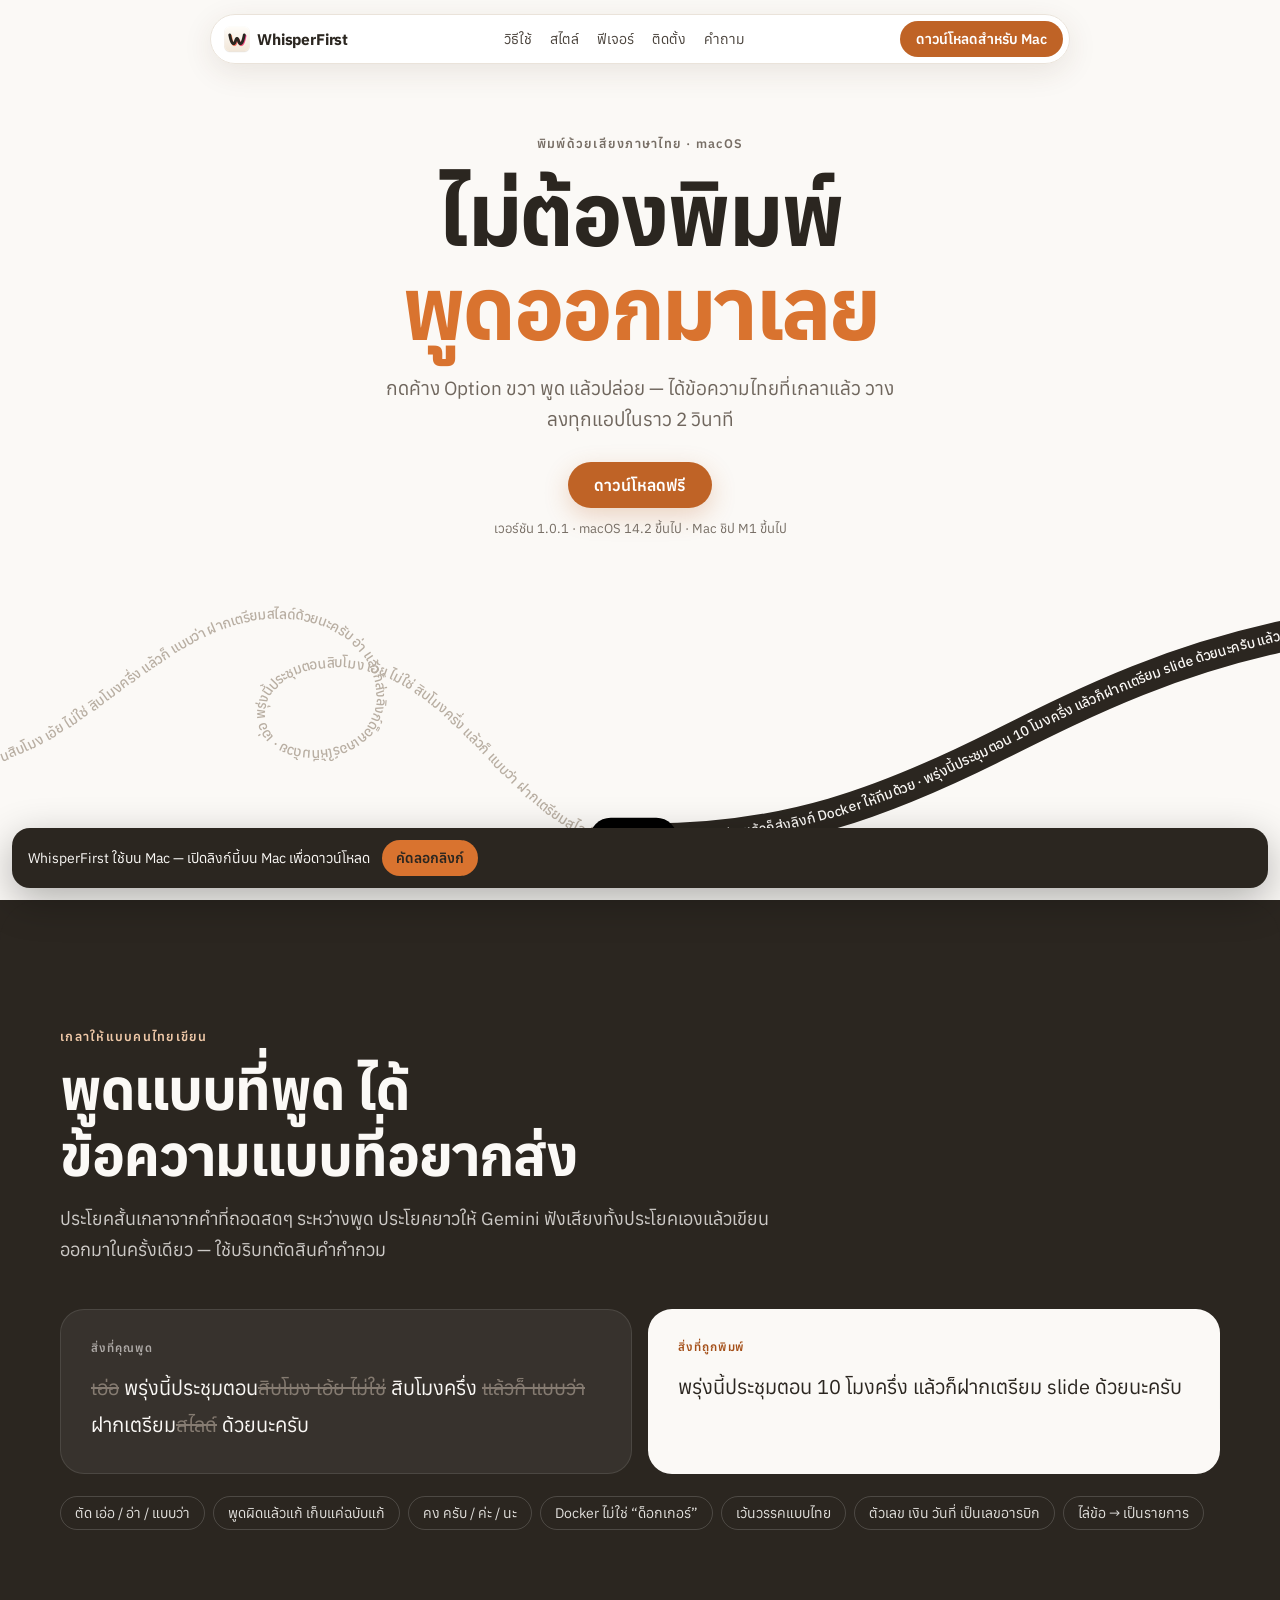
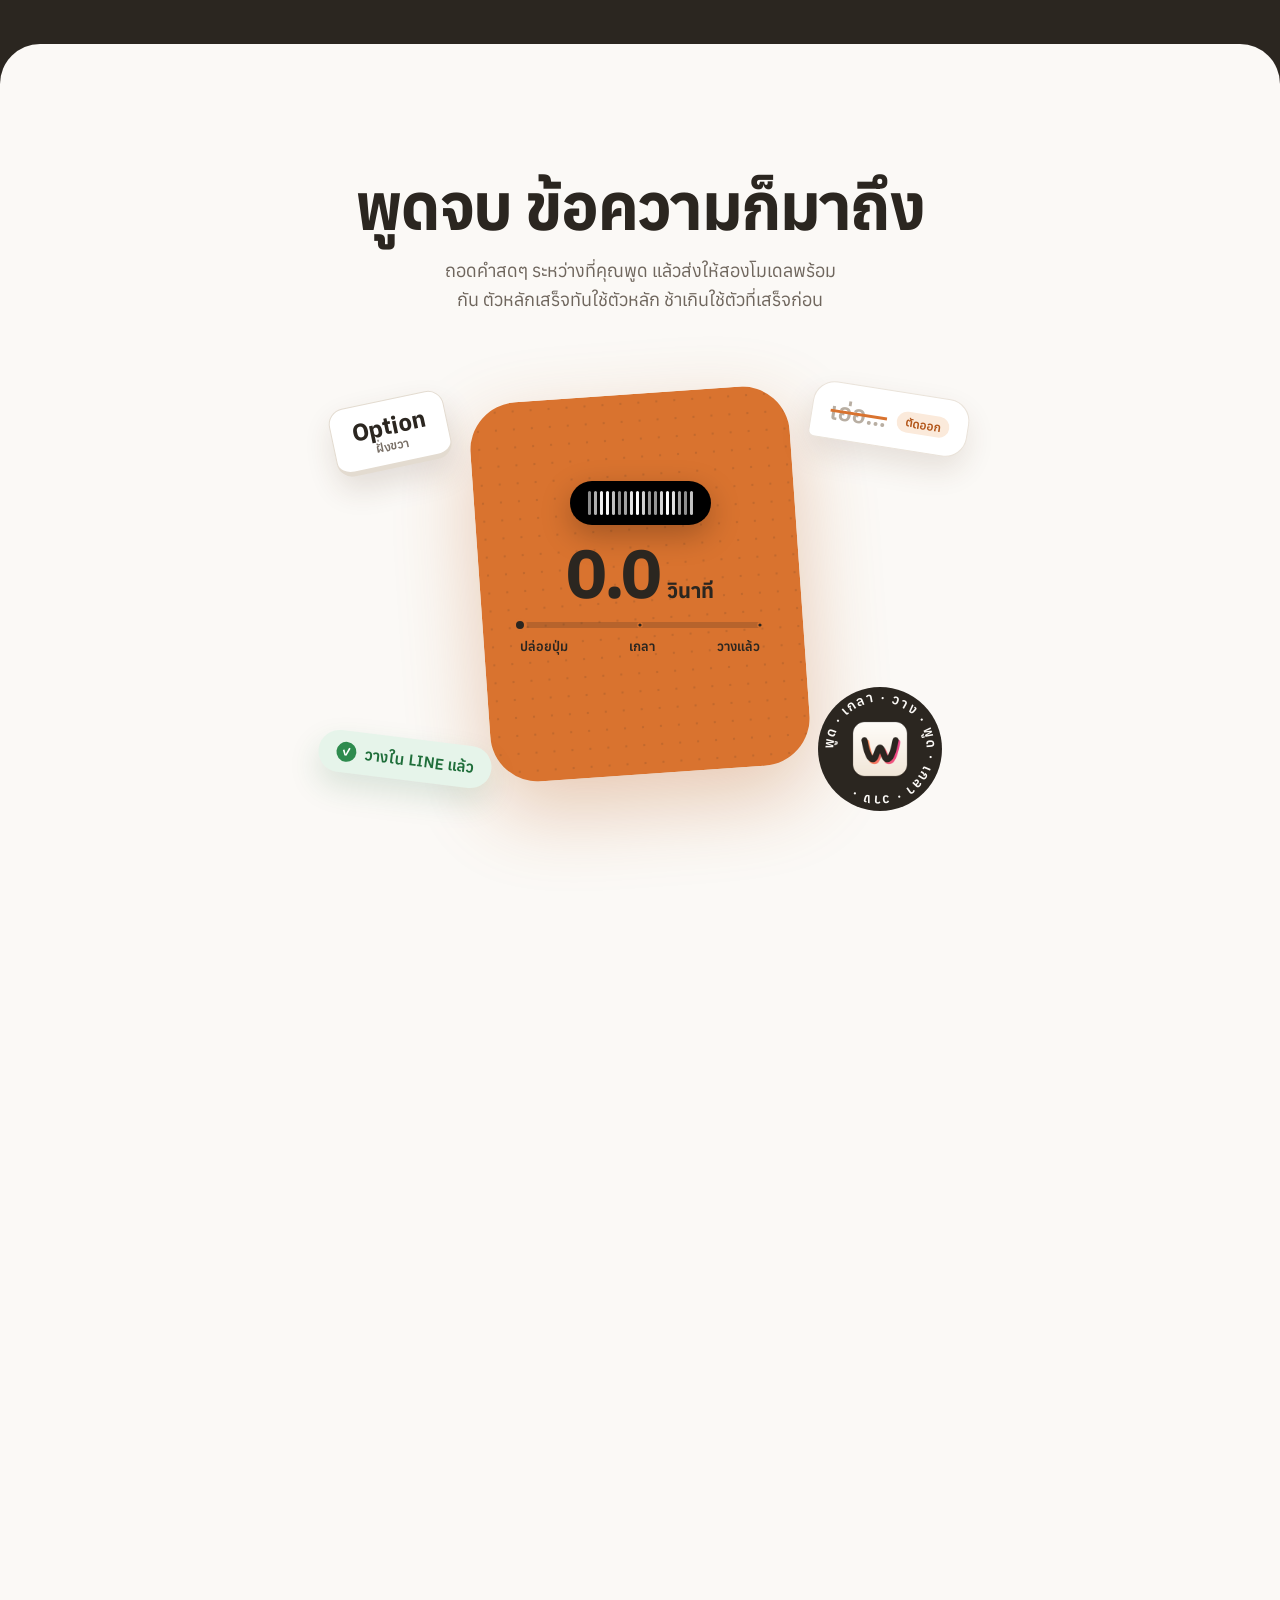
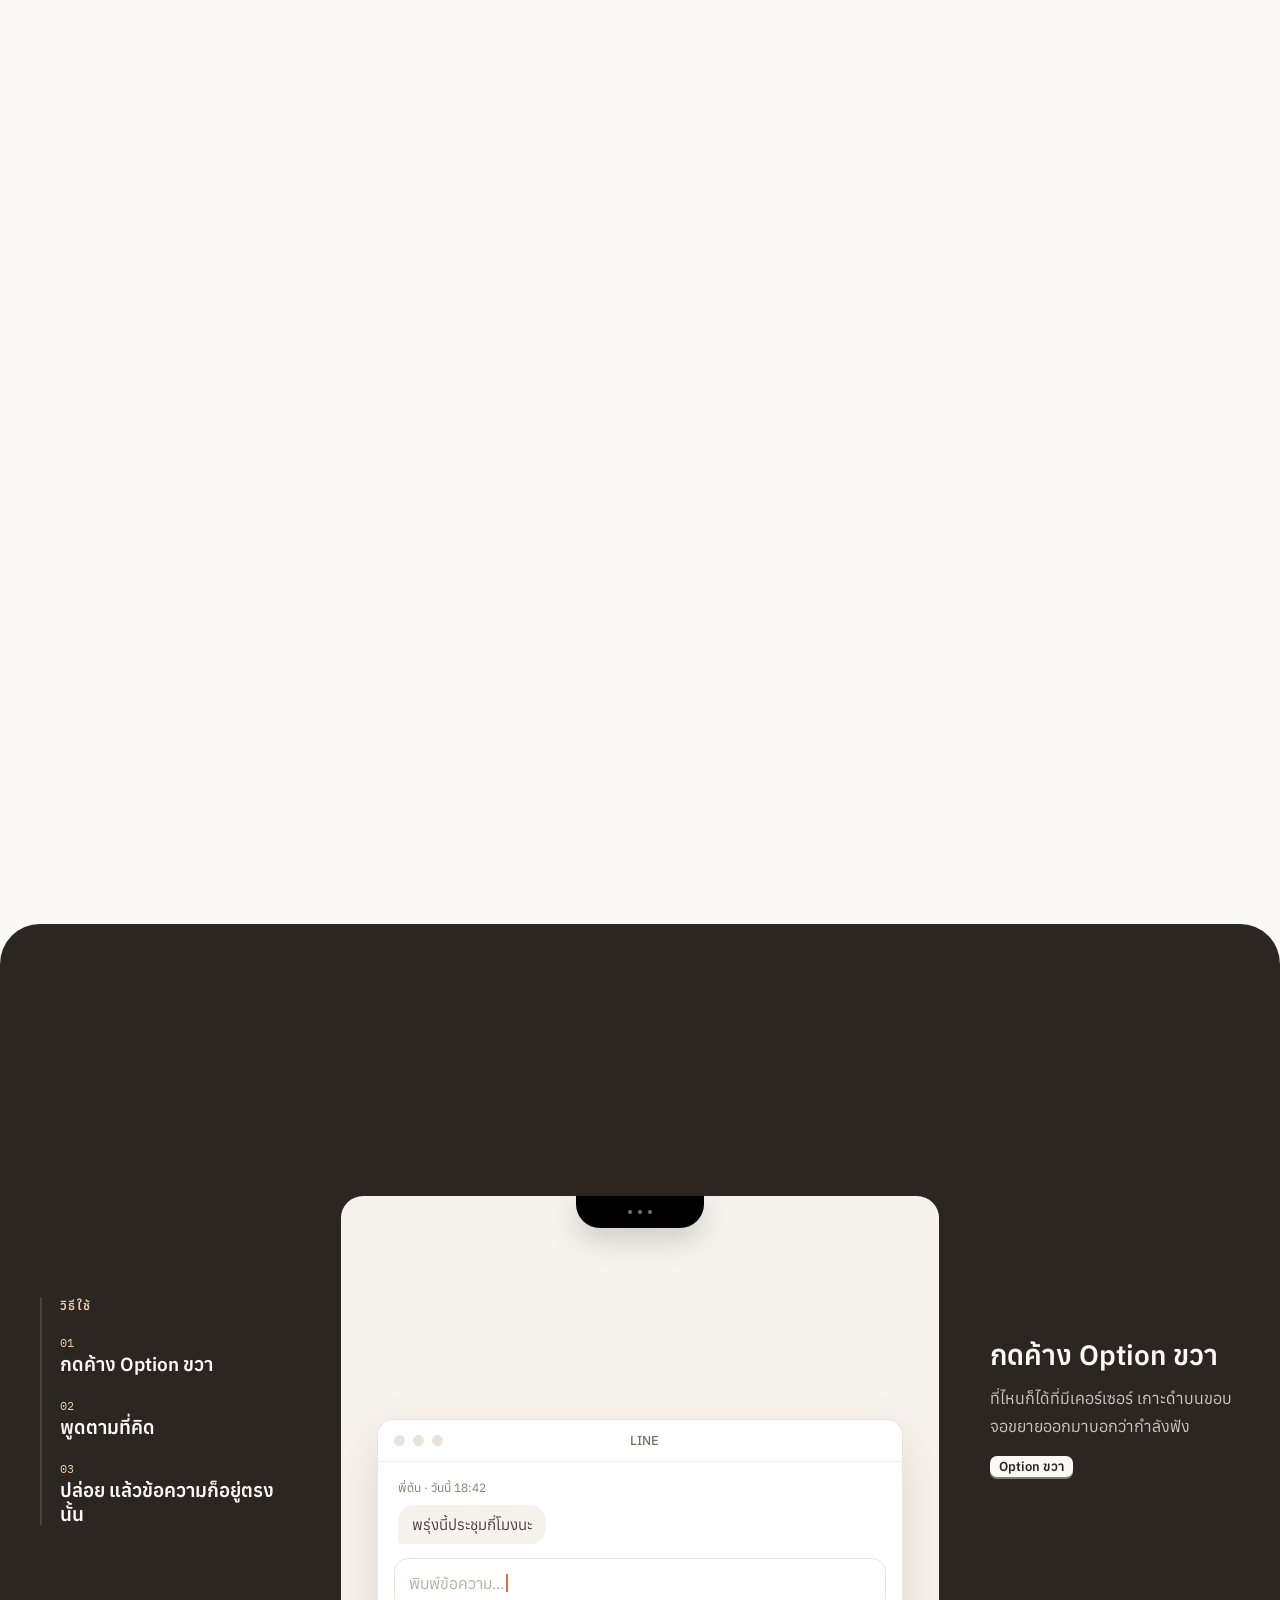
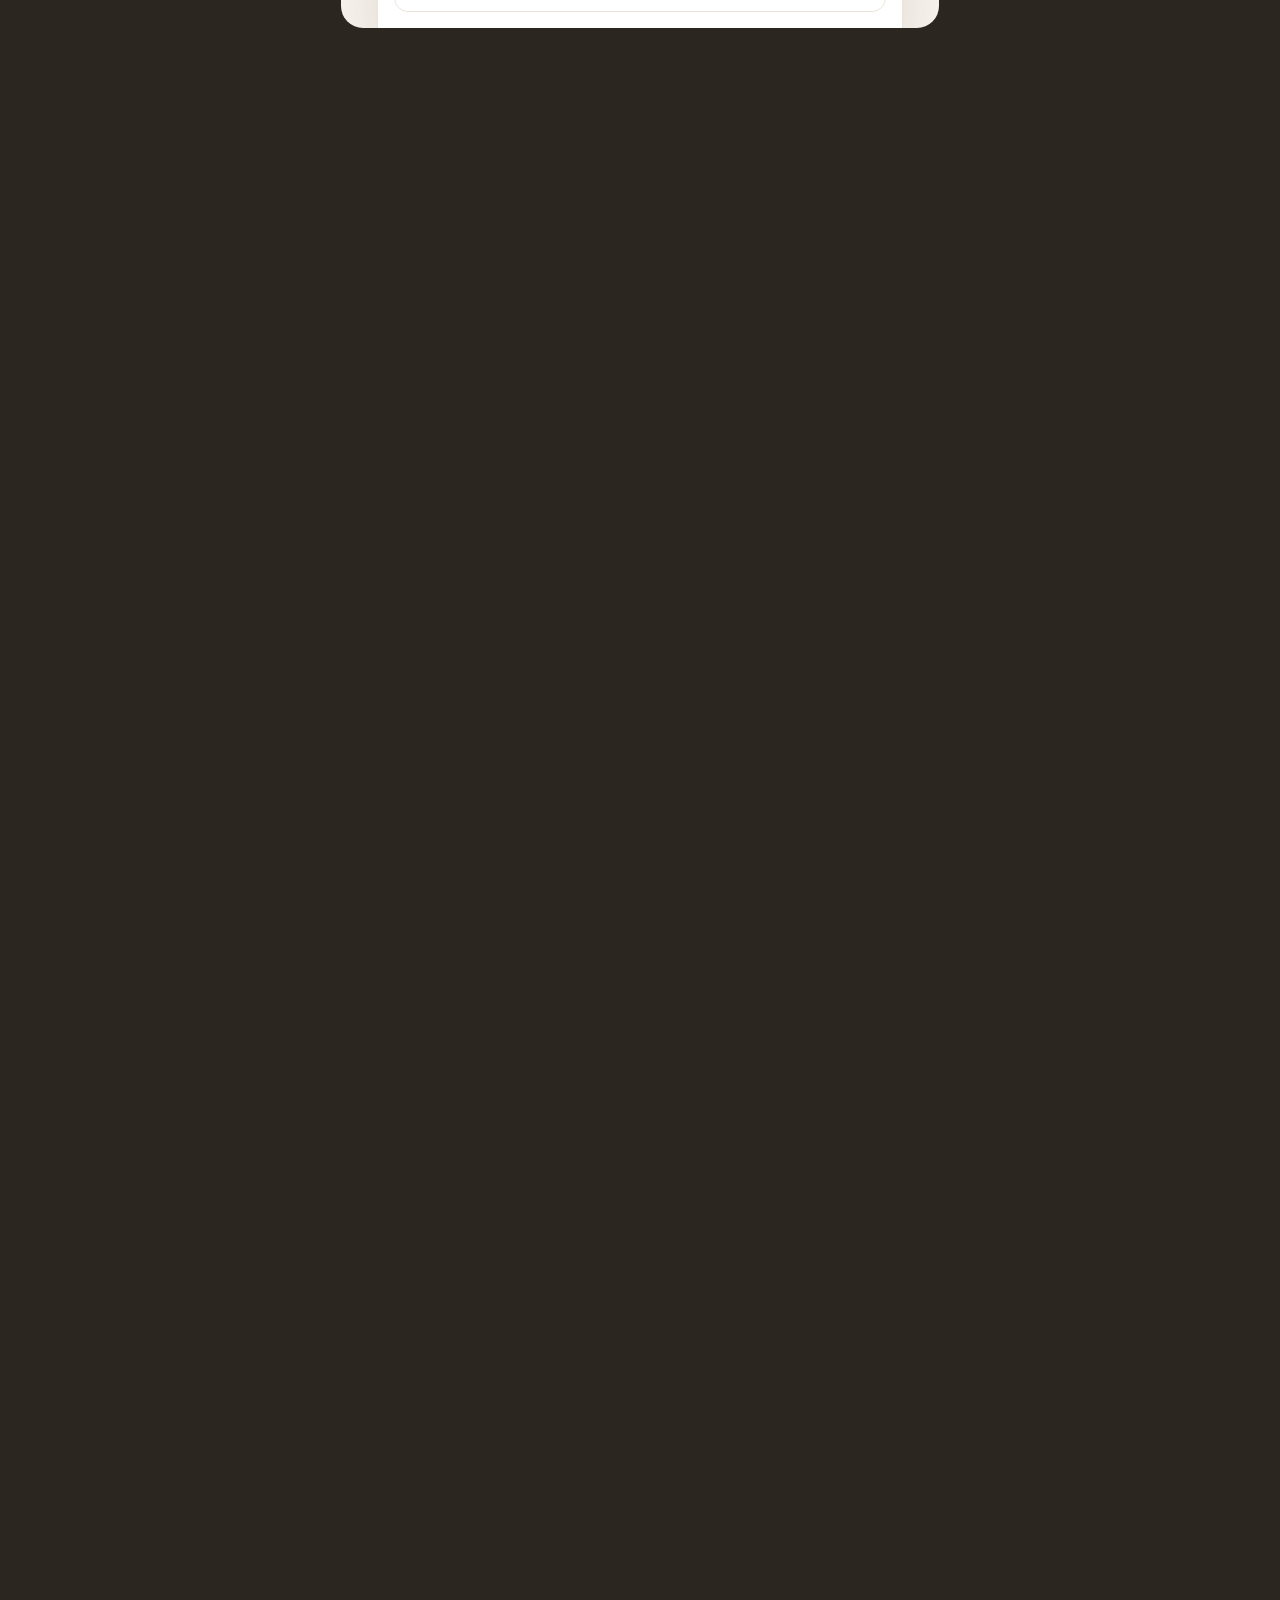
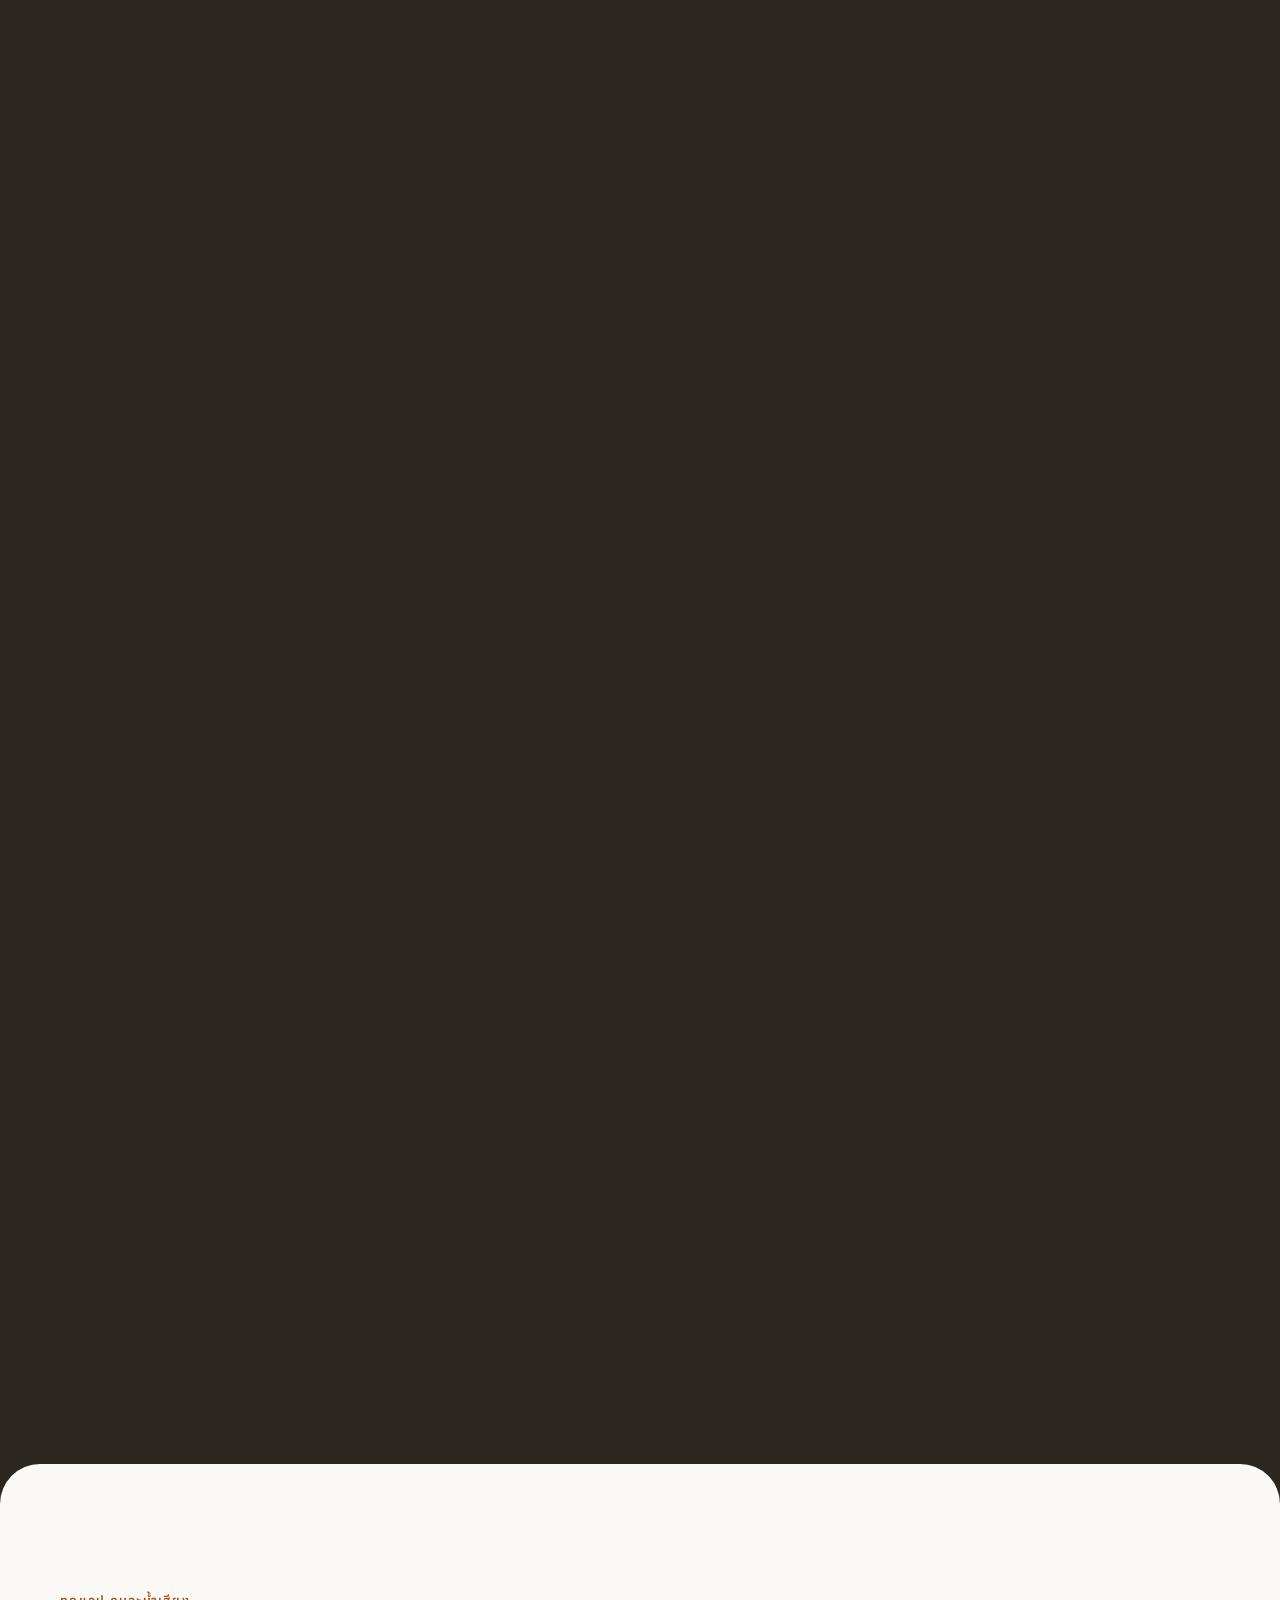
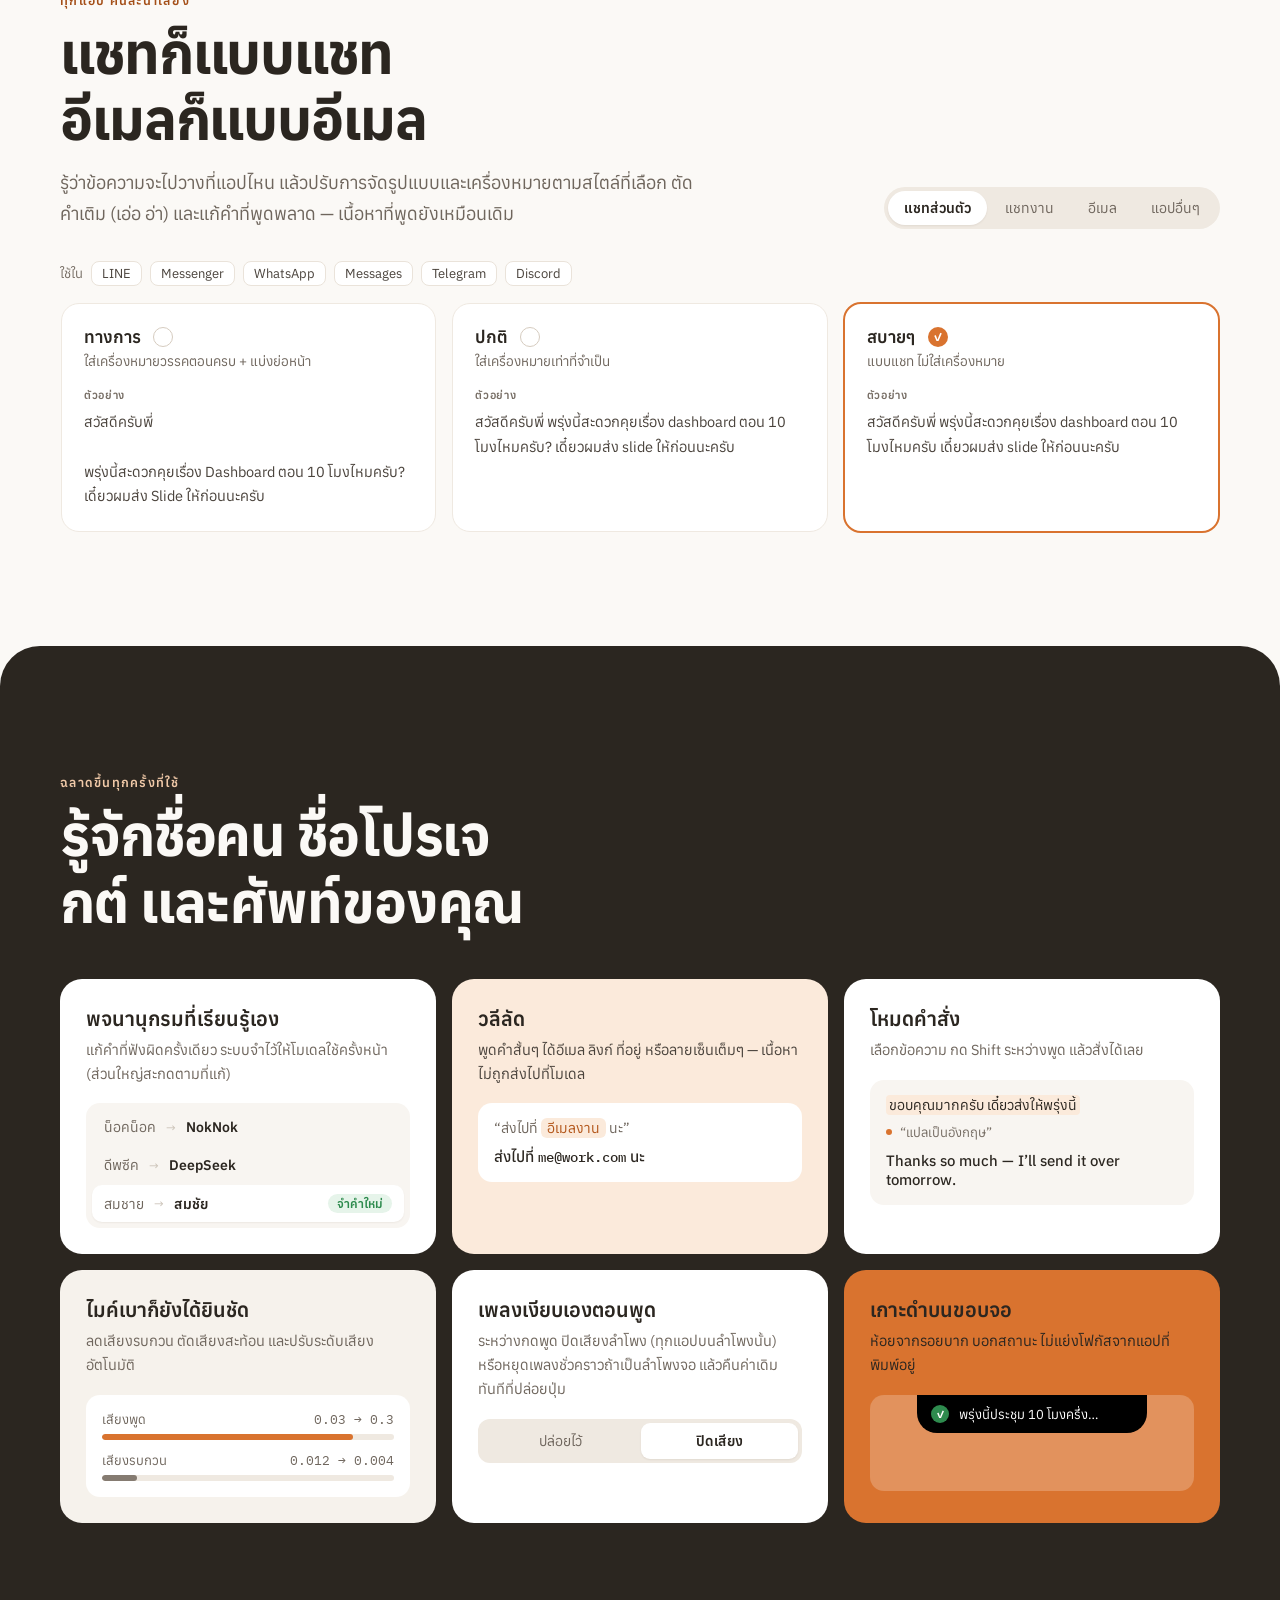
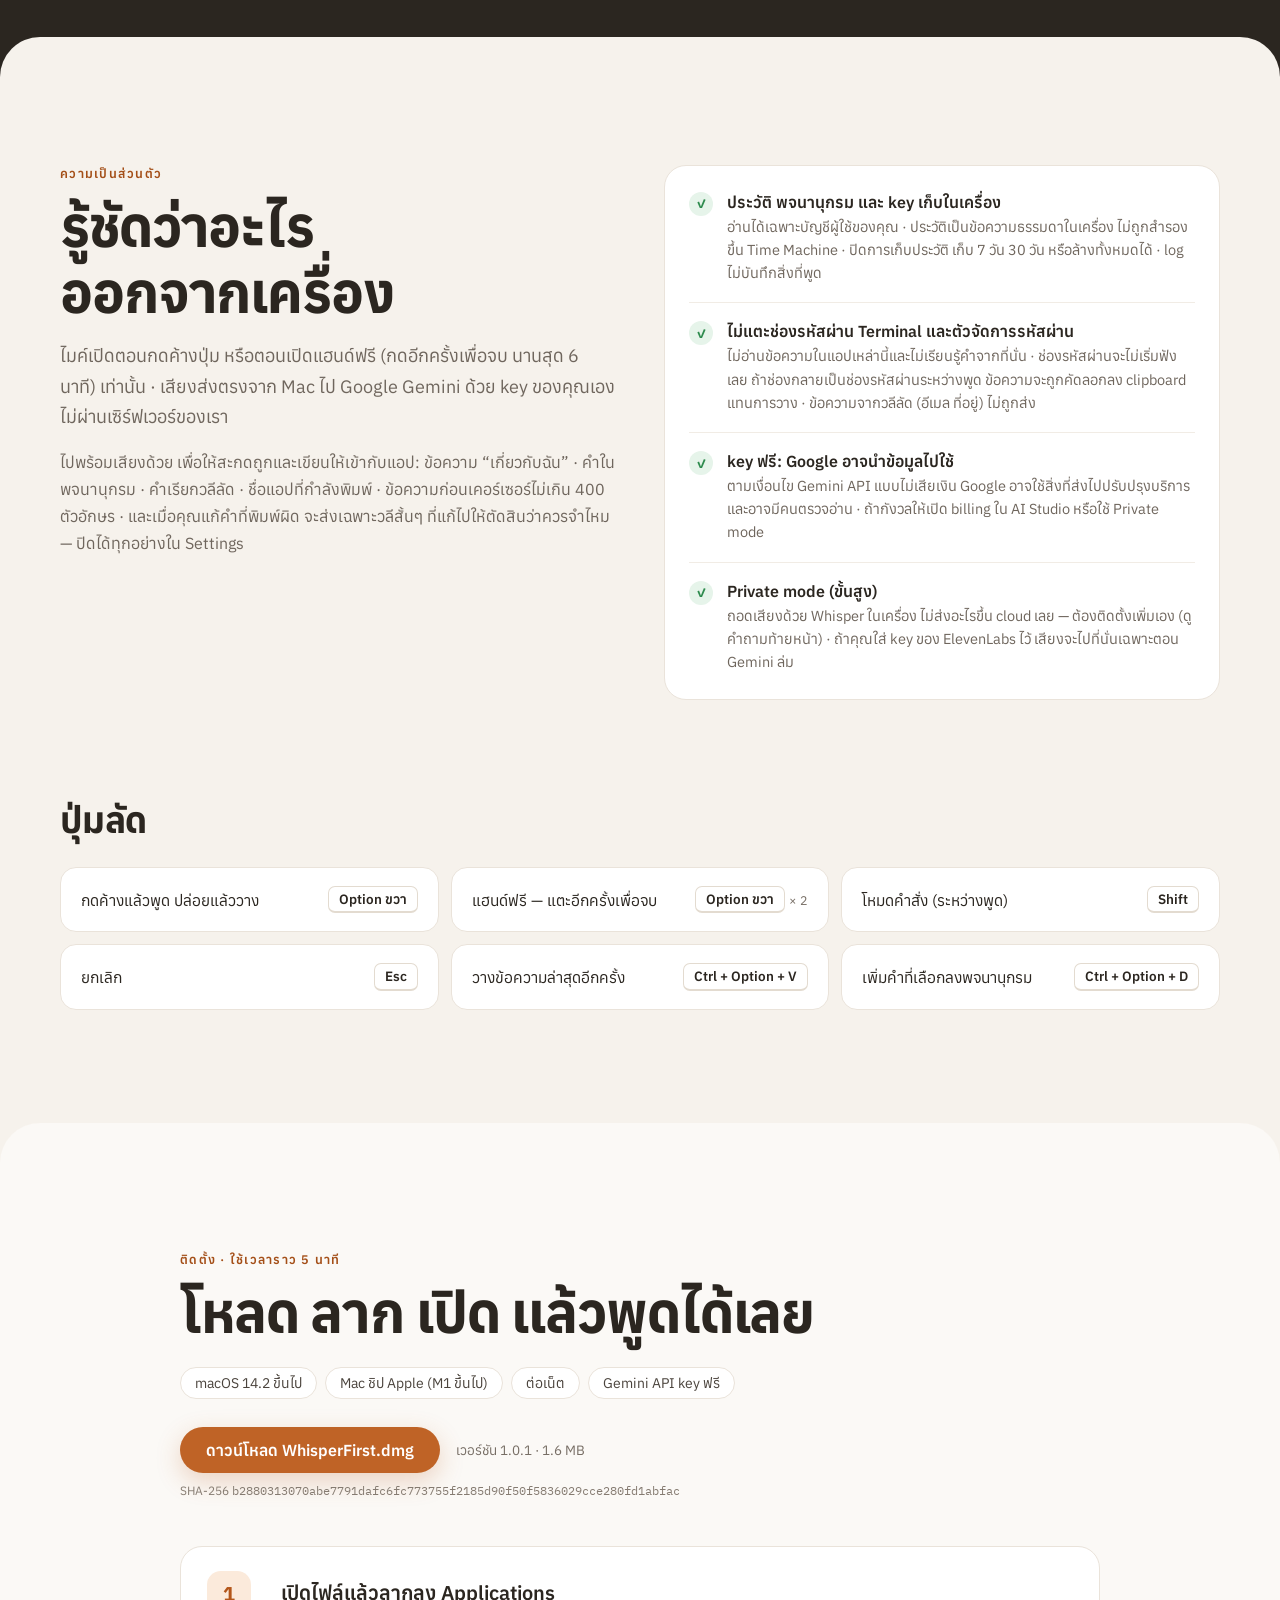
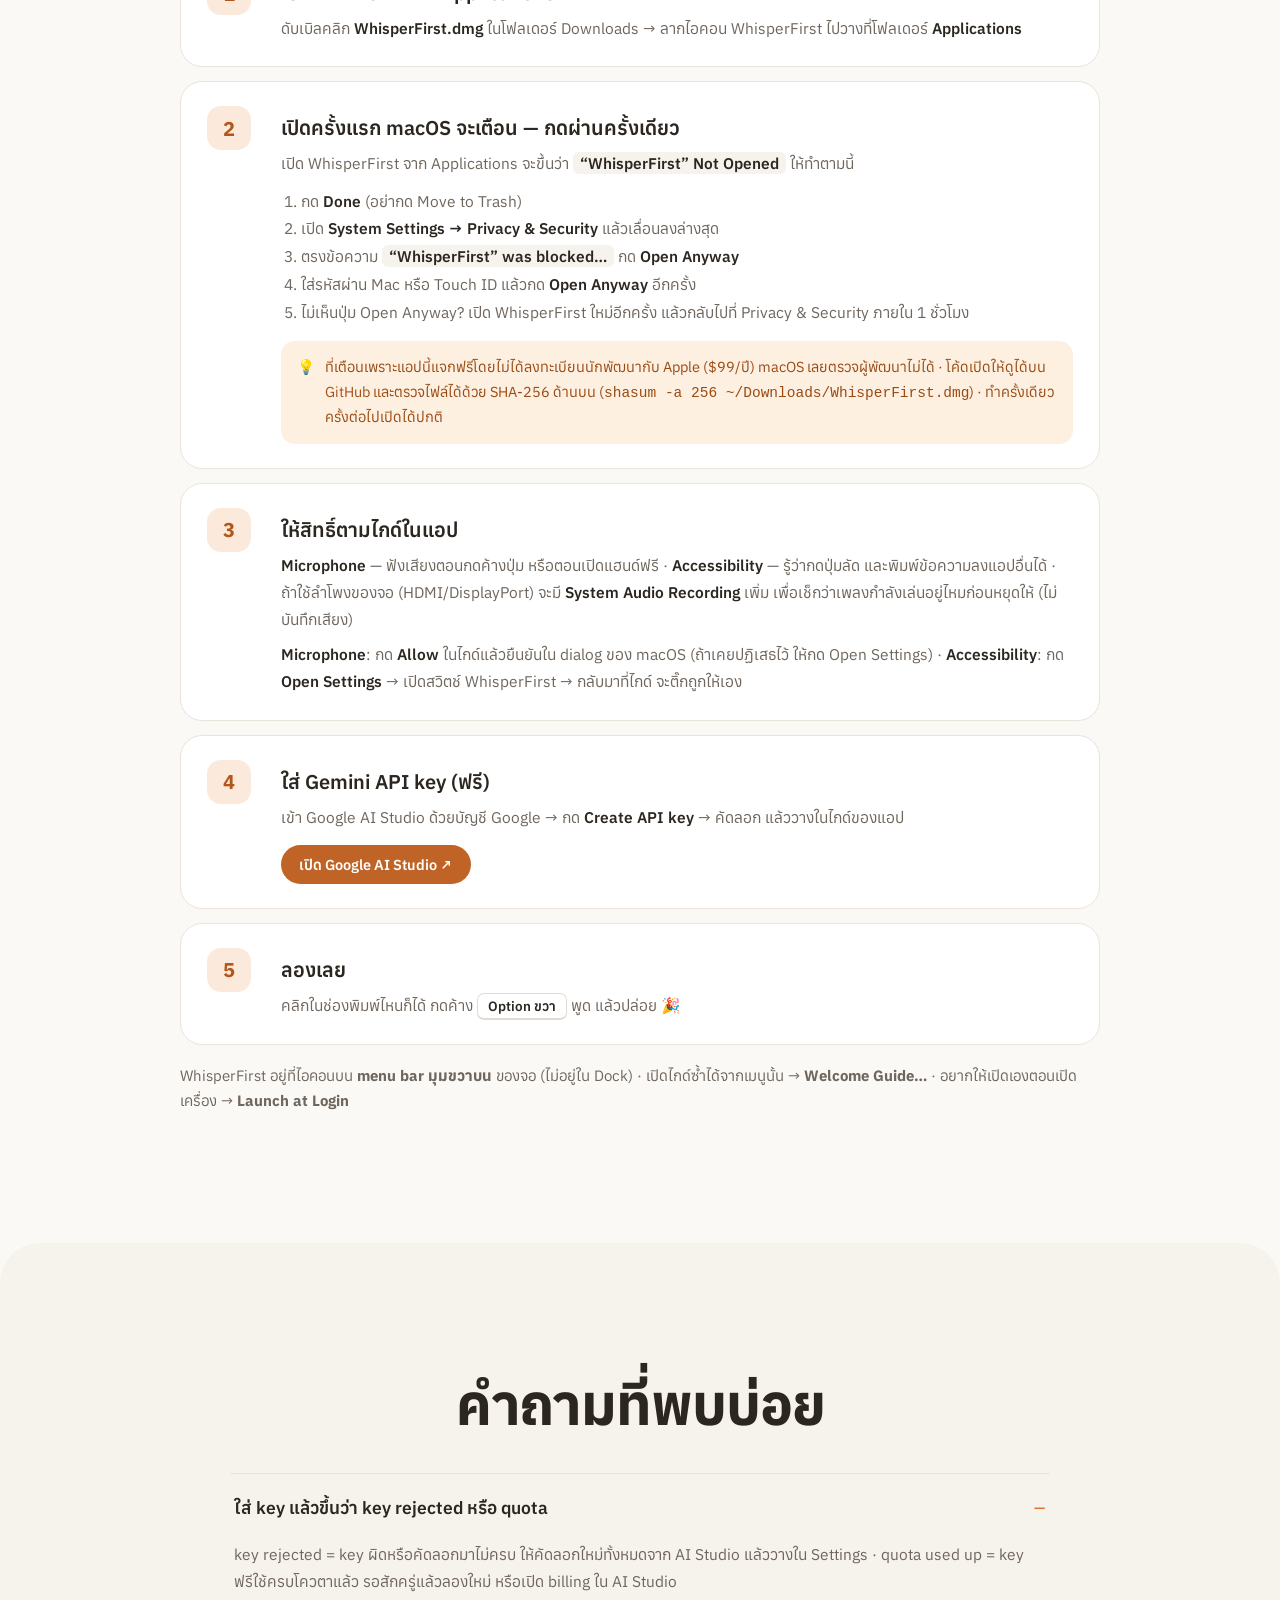
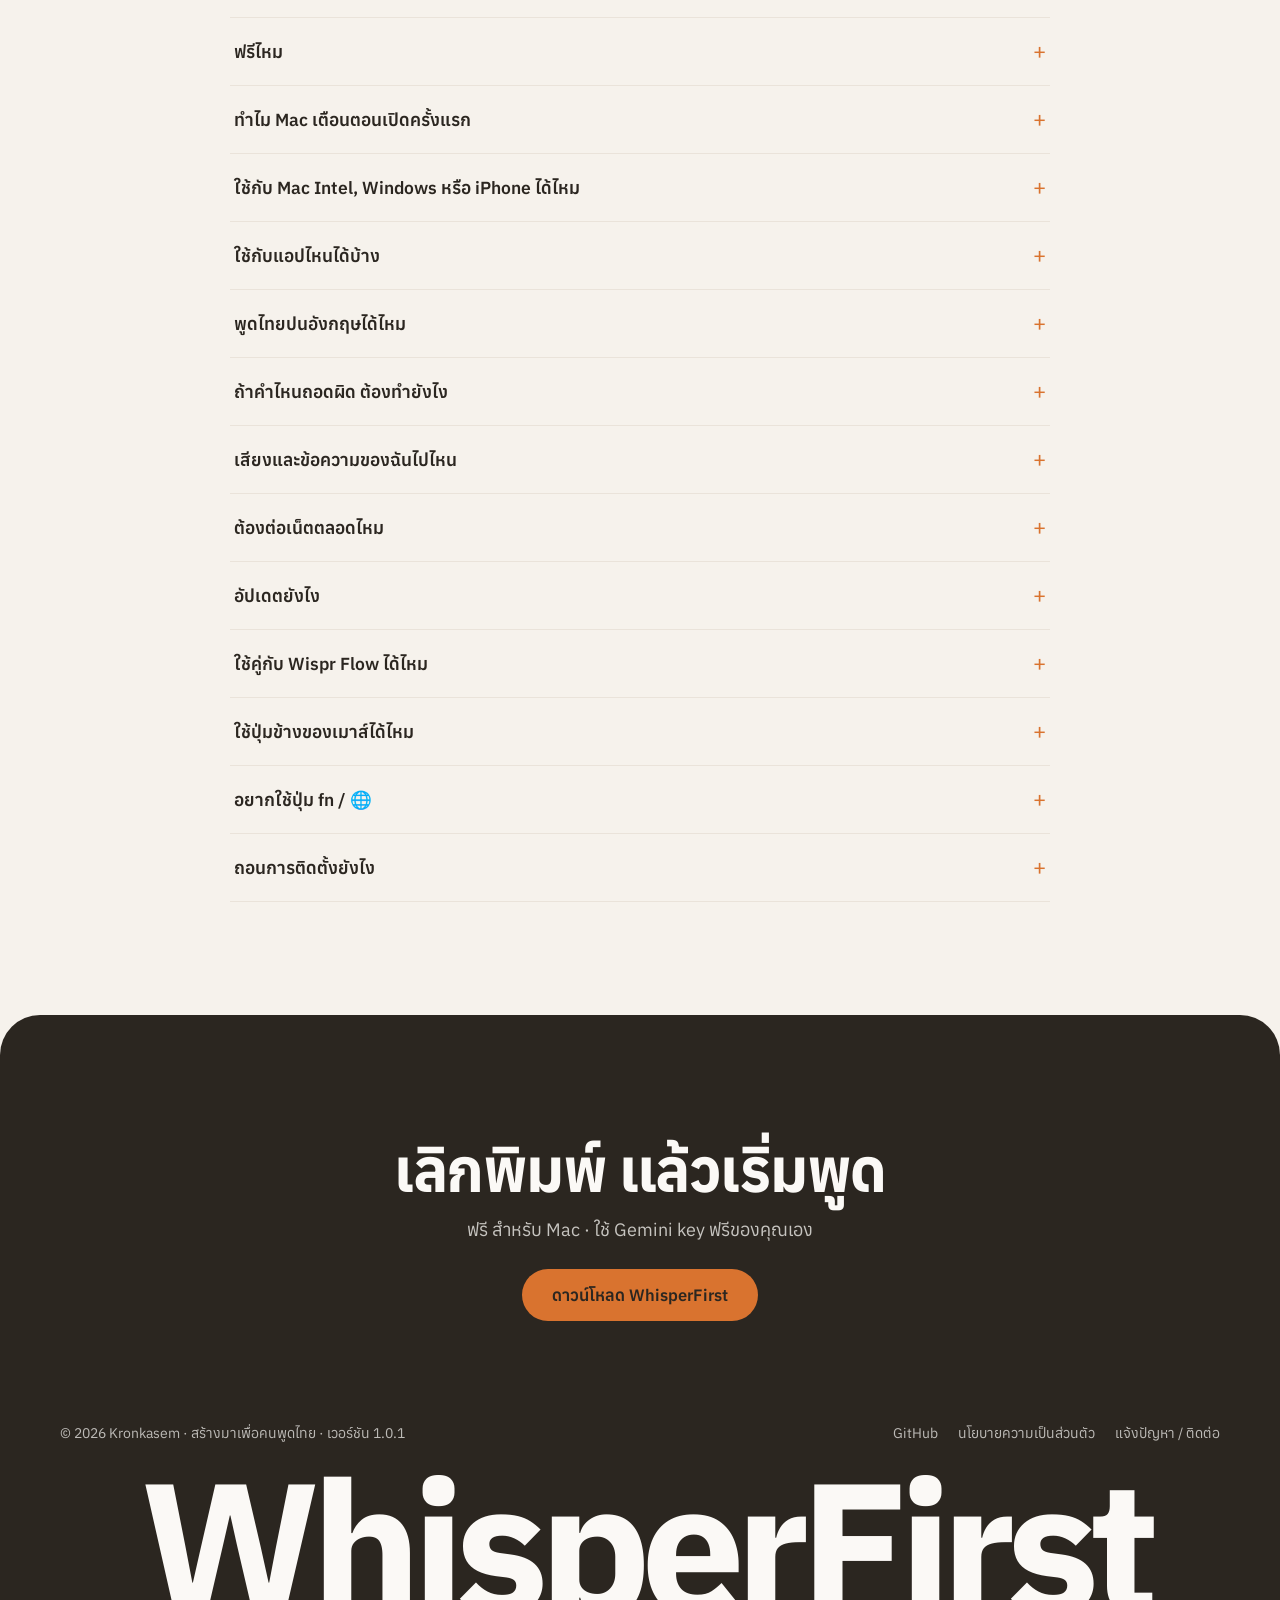
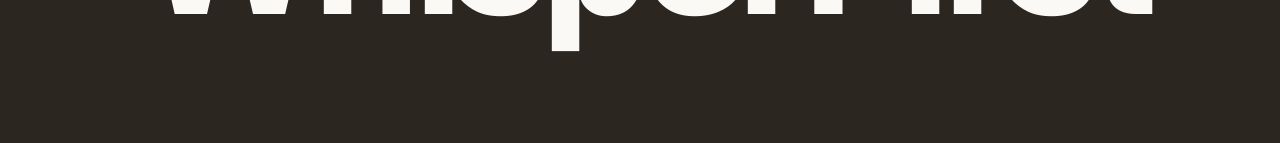
==== commit 1bc72dcb: "Website and server: accessibility, mobile layout, privacy page, hardening - Site: radio keyboard pat" ====
--- a/docs/index.html
+++ b/docs/index.html
@@ -10,8 +10,17 @@
 <meta property="og:description" content="พิมพ์ด้วยเสียงภาษาไทยบน Mac ใช้ได้ทุกแอป ไทยปนอังกฤษได้ ตัด เอ่อ อ่า ให้เอง · ฟรี">
 <meta property="og:image" content="https://whisperfirst.kronkasem.com/assets/og.png">
 <meta property="og:url" content="https://whisperfirst.kronkasem.com/">
+<meta property="og:image:width" content="1200">
+<meta property="og:image:height" content="630">
+<meta property="og:image:alt" content="WhisperFirst — พิมพ์ด้วยเสียงภาษาไทยบน Mac">
+<meta property="og:locale" content="th_TH">
 <meta name="twitter:card" content="summary_large_image">
+<meta name="twitter:title" content="WhisperFirst — ไม่ต้องพิมพ์ พูดออกมาเลย">
+<meta name="twitter:description" content="พิมพ์ด้วยเสียงภาษาไทยบน Mac ใช้ได้ทุกแอป ไทยปนอังกฤษได้ ตัด เอ่อ อ่า ให้เอง · ฟรี">
+<meta name="twitter:image" content="https://whisperfirst.kronkasem.com/assets/og.png">
+<link rel="canonical" href="https://whisperfirst.kronkasem.com/">
 <meta name="theme-color" content="#FBF9F6">
+<link rel="icon" href="favicon.ico" sizes="any">
 <link rel="icon" type="image/png" href="assets/icon-64.png">
 <link rel="apple-touch-icon" href="assets/icon-180.png">
 <link rel="preconnect" href="https://fonts.googleapis.com">
@@ -20,14 +29,10 @@
 <link rel="stylesheet" href="assets/style.css">
 </head>
 <body>
-
-<div class="mobile-bar" role="status">
-  <span>WhisperFirst ใช้บน Mac — เปิดลิงก์นี้บน Mac เพื่อดาวน์โหลด</span>
-  <button type="button" data-copy>คัดลอกลิงก์</button>
-</div>
+<a class="skip" href="#main">ข้ามไปเนื้อหา</a>
 
 <nav aria-label="เมนูหลัก">
-  <a href="#top" class="brand"><img src="assets/AppIcon-1024.png" alt=""><span>WhisperFirst</span></a>
+  <a href="#top" class="brand"><img src="assets/icon-64.png" width="32" height="32" alt=""><span>WhisperFirst</span></a>
   <div class="links">
     <a href="#how" class="opt">วิธีใช้</a>
     <a href="#styles" class="opt">สไตล์</a>
@@ -35,17 +40,22 @@
     <a href="#install">ติดตั้ง</a>
     <a href="#faq">คำถาม</a>
   </div>
-  <a href="#install" class="btn" data-dl>ดาวน์โหลดสำหรับ Mac</a>
+  <a href="download/WhisperFirst.dmg" class="btn" data-dl>ดาวน์โหลดสำหรับ Mac</a>
 </nav>
 
-<main>
+<div class="mobile-bar" role="status">
+  <span>WhisperFirst ใช้บน Mac — เปิดลิงก์นี้บน Mac เพื่อดาวน์โหลด</span>
+  <button type="button" data-copy>คัดลอกลิงก์</button>
+</div>
+
+<main id="main">
 <div style="position:relative">
   <header id="top" class="hero">
     <div class="hero-inner">
       <div class="eyebrow">พิมพ์ด้วยเสียงภาษาไทย · macOS</div>
       <h1>ไม่ต้องพิมพ์<br><span>พูดออกมาเลย</span></h1>
       <p>กดค้าง Option ขวา พูด แล้วปล่อย — ได้ข้อความไทยที่เกลาแล้ว วางลงทุกแอปในราว 2 วินาที</p>
-      <a href="#install" class="btn" data-dl>ดาวน์โหลดฟรี</a>
+      <a href="download/WhisperFirst.dmg" class="btn" data-dl>ดาวน์โหลดฟรี</a>
       <div class="meta">เวอร์ชัน <span data-ver></span> · macOS 14.2 ขึ้นไป · Mac ชิป M1 ขึ้นไป</div>
     </div>
     <div class="ribbon-box" aria-hidden="true">
@@ -93,7 +103,7 @@
   <div class="speed-stage" id="speedStage">
     <div class="speed-head">
       <h2>พูดจบ ข้อความก็มาถึง</h2>
-      <p>ถอดคำสดๆ ระหว่างที่คุณพูด แล้วแข่งสองโมเดลพร้อมกัน ใครเสร็จก่อนได้วาง</p>
+      <p>ถอดคำสดๆ ระหว่างที่คุณพูด แล้วส่งให้สองโมเดลพร้อมกัน ตัวหลักเสร็จทันใช้ตัวหลัก ช้าเกินใช้ตัวที่เสร็จก่อน</p>
     </div>
 
     <div class="sticker" style="--x:-250px;--y:-150px;--dx:-320px;--dy:-120px;--rot:-12deg;--dur:3.2s" aria-hidden="true"><div><div class="st-key"><b>Option</b><small>ฝั่งขวา</small></div></div></div>
@@ -106,7 +116,7 @@
           <defs><path id="wfCircle" d="M 64,64 m -47,0 a 47,47 0 1,1 94,0 a 47,47 0 1,1 -94,0"/></defs>
           <text><textPath href="#wfCircle">พูด · เกลา · วาง · พูด · เกลา · วาง · </textPath></text>
         </svg>
-        <img src="assets/AppIcon-1024.png" alt="">
+        <img src="assets/icon-180.png" width="68" height="68" alt="">
       </div>
     </div></div>
 
@@ -120,16 +130,17 @@
         </div>
         <div class="speed-cap">ราวๆ นี้ จากปล่อยปุ่มจนข้อความถูกวาง</div>
         <div class="stats">
-          <div><b>2 โมเดล</b><span>แข่งกัน ใครเสร็จก่อนได้วาง</span></div>
+          <div><b>2 โมเดล</b><span>ยิงพร้อมกัน ไม่ต้องรอตัวที่ช้า</span></div>
           <div><b>~0.1 วิ</b><span>กดแล้วไมค์พร้อมอัด</span></div>
-          <div><b>ทุกแอป</b><span>ช่องไหนพิมพ์ได้ ช่องนั้นพูดได้</span></div>
-        </div>
-      </div>
-    </div>
-  </div>
-</section>
-
-<section class="panel dark how" id="how" aria-label="วิธีใช้">
+          <div><b>ทุกแอป</b><span>ทุกช่องที่พิมพ์ได้ ยกเว้นช่องรหัสผ่าน</span></div>
+        </div>
+      </div>
+    </div>
+  </div>
+</section>
+
+<section class="panel dark how" id="how" aria-labelledby="howHeading">
+  <h2 class="sr-only" id="howHeading">วิธีใช้: กดค้าง Option ขวา พูด แล้วปล่อย</h2>
   <div class="how-stage" id="howStage">
     <div class="how-row">
       <div class="how-steps">
@@ -158,9 +169,9 @@
       </div>
 
       <div class="how-now" aria-live="polite">
-        <h3 id="howTitle"></h3>
-        <p id="howDesc"></p>
-        <span class="key" id="howKey"></span>
+        <h3 id="howTitle">กดค้าง Option ขวา</h3>
+        <p id="howDesc">ที่ไหนก็ได้ที่มีเคอร์เซอร์ เกาะดำบนขอบจอขยายออกมาบอกว่ากำลังฟัง</p>
+        <span class="key" id="howKey">Option ขวา</span>
       </div>
     </div>
   </div>
@@ -172,7 +183,7 @@
       <div class="head">
         <div class="eyebrow">ทุกแอป คนละน้ำเสียง</div>
         <h2>แชทก็แบบแชท อีเมลก็แบบอีเมล</h2>
-        <p class="lead">รู้ว่าข้อความจะไปวางที่แอปไหน แล้วปรับแค่การจัดรูปแบบและเครื่องหมาย — คำที่คุณพูดไม่ถูกเปลี่ยน</p>
+        <p class="lead">รู้ว่าข้อความจะไปวางที่แอปไหน แล้วปรับการจัดรูปแบบและเครื่องหมายตามสไตล์ที่เลือก ตัดคำเติม (เอ่อ อ่า) และแก้คำที่พูดพลาด — เนื้อหาที่พูดยังเหมือนเดิม</p>
       </div>
       <div class="seg" id="catTabs" role="group" aria-label="ประเภทแอป"></div>
     </div>
@@ -189,7 +200,7 @@
     </div>
     <div class="fgrid">
       <div class="fcard reveal" style="--travel:90px;--tilt:-4deg">
-        <div><h3>พจนานุกรมที่เรียนรู้เอง</h3><p>แก้คำที่ฟังผิดครั้งเดียว ครั้งหน้าสะกดถูกเอง</p></div>
+        <div><h3>พจนานุกรมที่เรียนรู้เอง</h3><p>แก้คำที่ฟังผิดครั้งเดียว ระบบจำไว้ให้โมเดลใช้ครั้งหน้า (ส่วนใหญ่สะกดตามที่แก้)</p></div>
         <div class="well dict">
           <div><span>น็อคน็อค</span><i>→</i><b>NokNok</b></div>
           <div><span>ดีพซีค</span><i>→</i><b>DeepSeek</b></div>
@@ -219,8 +230,8 @@
         </div>
       </div>
       <div class="fcard reveal" style="--travel:150px;--tilt:-3deg">
-        <div><h3>เพลงเบาลงเองตอนพูด</h3><p>ลดเสียงหรือหยุดเพลงชั่วคราว แล้วคืนค่าเดิมทันทีที่ปล่อยปุ่ม</p></div>
-        <div class="seg-static"><span>ปล่อยไว้</span><span class="on">เบาลง</span><span>ปิดเสียง</span></div>
+        <div><h3>เพลงเงียบเองตอนพูด</h3><p>ระหว่างกดพูด ปิดเสียงลำโพง (ทุกแอปบนลำโพงนั้น) หรือหยุดเพลงชั่วคราวถ้าเป็นลำโพงจอ แล้วคืนค่าเดิมทันทีที่ปล่อยปุ่ม</p></div>
+        <div class="seg-static"><span>ปล่อยไว้</span><span class="on">ปิดเสียง</span></div>
       </div>
       <div class="fcard reveal" style="--travel:120px;--tilt:2deg;background:var(--accent)">
         <div><h3>เกาะดำบนขอบจอ</h3><p style="color:var(--ink)">ห้อยจากรอยบาก บอกสถานะ ไม่แย่งโฟกัสจากแอปที่พิมพ์อยู่</p></div>
@@ -238,14 +249,14 @@
 <section class="panel privacy" id="privacy" style="z-index:7">
   <div class="wrap two">
     <div>
-      <div class="eyebrow" style="color:var(--accentT)">ความเป็นส่วนตัว</div>
+      <div class="eyebrow" style="color:var(--accentH)">ความเป็นส่วนตัว</div>
       <h2>รู้ชัดว่าอะไรออกจากเครื่อง</h2>
       <p class="lead">ไมค์เปิดตอนกดค้างปุ่ม หรือตอนเปิดแฮนด์ฟรี (กดอีกครั้งเพื่อจบ นานสุด 6 นาที) เท่านั้น · เสียงส่งตรงจาก Mac ไป Google Gemini ด้วย key ของคุณเอง ไม่ผ่านเซิร์ฟเวอร์ของเรา</p>
       <p class="lead" style="font-size:16px">ไปพร้อมเสียงด้วย เพื่อให้สะกดถูกและเขียนให้เข้ากับแอป: ข้อความ “เกี่ยวกับฉัน” · คำในพจนานุกรม · คำเรียกวลีลัด · ชื่อแอปที่กำลังพิมพ์ · ข้อความก่อนเคอร์เซอร์ไม่เกิน 400 ตัวอักษร · และเมื่อคุณแก้คำที่พิมพ์ผิด จะส่งเฉพาะวลีสั้นๆ ที่แก้ไปให้ตัดสินว่าควรจำไหม — ปิดได้ทุกอย่างใน Settings</p>
     </div>
     <div class="list-card">
-      <div><span class="check">✓</span><div><b>ประวัติ พจนานุกรม และ key เก็บในเครื่อง</b><p>อ่านได้เฉพาะบัญชีผู้ใช้ของคุณ · ปิดการเก็บประวัติ เก็บ 7 วัน 30 วัน หรือล้างทั้งหมดได้ · log ไม่บันทึกสิ่งที่พูด</p></div></div>
-      <div><span class="check">✓</span><div><b>ไม่แตะช่องรหัสผ่าน Terminal และตัวจัดการรหัสผ่าน</b><p>ไม่อ่านข้อความในแอปเหล่านี้และไม่เรียนรู้คำจากที่นั่น · ช่อง Secure Input คัดลอกลง clipboard แทนการวาง · ข้อความจากวลีลัด (อีเมล ที่อยู่) ไม่ถูกส่ง</p></div></div>
+      <div><span class="check">✓</span><div><b>ประวัติ พจนานุกรม และ key เก็บในเครื่อง</b><p>อ่านได้เฉพาะบัญชีผู้ใช้ของคุณ · ประวัติเป็นข้อความธรรมดาในเครื่อง ไม่ถูกสำรองขึ้น Time Machine · ปิดการเก็บประวัติ เก็บ 7 วัน 30 วัน หรือล้างทั้งหมดได้ · log ไม่บันทึกสิ่งที่พูด</p></div></div>
+      <div><span class="check">✓</span><div><b>ไม่แตะช่องรหัสผ่าน Terminal และตัวจัดการรหัสผ่าน</b><p>ไม่อ่านข้อความในแอปเหล่านี้และไม่เรียนรู้คำจากที่นั่น · ช่องรหัสผ่านจะไม่เริ่มฟังเลย ถ้าช่องกลายเป็นช่องรหัสผ่านระหว่างพูด ข้อความจะถูกคัดลอกลง clipboard แทนการวาง · ข้อความจากวลีลัด (อีเมล ที่อยู่) ไม่ถูกส่ง</p></div></div>
       <div><span class="check">✓</span><div><b>key ฟรี: Google อาจนำข้อมูลไปใช้</b><p>ตามเงื่อนไข Gemini API แบบไม่เสียเงิน Google อาจใช้สิ่งที่ส่งไปปรับปรุงบริการ และอาจมีคนตรวจอ่าน · ถ้ากังวลให้เปิด billing ใน AI Studio หรือใช้ Private mode</p></div></div>
       <div><span class="check">✓</span><div><b>Private mode (ขั้นสูง)</b><p>ถอดเสียงด้วย Whisper ในเครื่อง ไม่ส่งอะไรขึ้น cloud เลย — ต้องติดตั้งเพิ่มเอง (ดูคำถามท้ายหน้า) · ถ้าคุณใส่ key ของ ElevenLabs ไว้ เสียงจะไปที่นั่นเฉพาะตอน Gemini ล่ม</p></div></div>
     </div>
@@ -269,7 +280,7 @@
     <h2>โหลด ลาก เปิด แล้วพูดได้เลย</h2>
     <div class="req"><span>macOS 14.2 ขึ้นไป</span><span>Mac ชิป Apple (M1 ขึ้นไป)</span><span>ต่อเน็ต</span><span>Gemini API key ฟรี</span></div>
     <div class="dl">
-      <a class="btn" data-dl href="#install">ดาวน์โหลด WhisperFirst.dmg</a>
+      <a class="btn" data-dl href="download/WhisperFirst.dmg">ดาวน์โหลด WhisperFirst.dmg</a>
       <small>เวอร์ชัน <span data-ver></span> · <span data-size></span></small>
     </div>
     <p class="sha">SHA-256 <code data-sha></code></p>
@@ -289,17 +300,17 @@
           <li>ใส่รหัสผ่าน Mac หรือ Touch ID แล้วกด <b>Open Anyway</b> อีกครั้ง</li>
           <li>ไม่เห็นปุ่ม Open Anyway? เปิด WhisperFirst ใหม่อีกครั้ง แล้วกลับไปที่ Privacy &amp; Security ภายใน 1 ชั่วโมง</li>
         </ol>
-        <div class="note"><span aria-hidden="true">💡</span><span>ที่เตือนเพราะแอปนี้ทำแจกเพื่อน ไม่ได้ลงทะเบียนนักพัฒนากับ Apple ($99/ปี) ไม่ได้แปลว่ามีไวรัส · โค้ดทั้งหมดเปิดให้ดูได้บน <a href="https://github.com/Firstyjps/WhisperFirst">GitHub</a> · ทำครั้งเดียว ครั้งต่อไปเปิดได้ปกติ</span></div>
+        <div class="note"><span aria-hidden="true">💡</span><span>ที่เตือนเพราะแอปนี้แจกฟรีโดยไม่ได้ลงทะเบียนนักพัฒนากับ Apple ($99/ปี) macOS เลยตรวจผู้พัฒนาไม่ได้ · โค้ดเปิดให้ดูได้บน <a href="https://github.com/Firstyjps/WhisperFirst">GitHub</a> และตรวจไฟล์ได้ด้วย SHA-256 ด้านบน (<code>shasum -a 256 ~/Downloads/WhisperFirst.dmg</code>) · ทำครั้งเดียว ครั้งต่อไปเปิดได้ปกติ</span></div>
       </div></li>
       <li><div>
         <h3>ให้สิทธิ์ตามไกด์ในแอป</h3>
         <p><b>Microphone</b> — ฟังเสียงตอนกดค้างปุ่ม หรือตอนเปิดแฮนด์ฟรี · <b>Accessibility</b> — รู้ว่ากดปุ่มลัด และพิมพ์ข้อความลงแอปอื่นได้ · ถ้าใช้ลำโพงของจอ (HDMI/DisplayPort) จะมี <b>System Audio Recording</b> เพิ่ม เพื่อเช็กว่าเพลงกำลังเล่นอยู่ไหมก่อนหยุดให้ (ไม่บันทึกเสียง)</p>
-        <p>กด <b>Open Settings</b> ในไกด์ → เปิดสวิตช์ WhisperFirst → กลับมาที่ไกด์ จะติ๊กถูกให้เอง</p>
+        <p><b>Microphone</b>: กด <b>Allow</b> ในไกด์แล้วยืนยันใน dialog ของ macOS (ถ้าเคยปฏิเสธไว้ ให้กด Open Settings) · <b>Accessibility</b>: กด <b>Open Settings</b> → เปิดสวิตช์ WhisperFirst → กลับมาที่ไกด์ จะติ๊กถูกให้เอง</p>
       </div></li>
       <li><div>
         <h3>ใส่ Gemini API key (ฟรี)</h3>
         <p>เข้า Google AI Studio ด้วยบัญชี Google → กด <b>Create API key</b> → คัดลอก แล้ววางในไกด์ของแอป</p>
-        <a class="btn" href="https://aistudio.google.com/apikey" target="_blank" rel="noopener">เปิด Google AI Studio ↗</a>
+        <a class="btn" href="https://aistudio.google.com/apikey" target="_blank" rel="noopener">เปิด Google AI Studio <span aria-hidden="true">↗</span><span class="sr-only">(เปิดในแท็บใหม่)</span></a>
       </div></li>
       <li><div>
         <h3>ลองเลย</h3>
@@ -322,14 +333,14 @@
   <div class="foot-cta">
     <h2>เลิกพิมพ์ แล้วเริ่มพูด</h2>
     <p>ฟรี สำหรับ Mac · ใช้ Gemini key ฟรีของคุณเอง</p>
-    <a href="#install" class="btn" data-dl>ดาวน์โหลด WhisperFirst</a>
+    <a href="download/WhisperFirst.dmg" class="btn" data-dl>ดาวน์โหลด WhisperFirst</a>
   </div>
   <div class="foot-links">
-    <span>สร้างมาเพื่อคนพูดไทย · เวอร์ชัน <span data-ver></span></span>
+    <span>© 2026 Kronkasem · สร้างมาเพื่อคนพูดไทย · เวอร์ชัน <span data-ver></span></span>
     <div>
       <a href="https://github.com/Firstyjps/WhisperFirst">GitHub</a>
-      <a href="#privacy">ความเป็นส่วนตัว</a>
-      <a href="https://github.com/Firstyjps/WhisperFirst/issues">แจ้งปัญหา</a>
+      <a href="privacy.html">นโยบายความเป็นส่วนตัว</a>
+      <a href="https://github.com/Firstyjps/WhisperFirst/issues">แจ้งปัญหา / ติดต่อ</a>
     </div>
   </div>
   <div class="wordmark reveal" data-span=".22" aria-hidden="true">WhisperFirst</div>
--- a/docs/assets/style.css
+++ b/docs/assets/style.css
@@ -7,13 +7,16 @@
   --font:'Anuphan',ui-rounded,system-ui,sans-serif; --mono:'IBM Plex Mono',ui-monospace,monospace;
 }
 *{box-sizing:border-box}
-html{scroll-behavior:smooth}
+/* scroll-padding: nav ลอยด้านบน + แถบมือถือด้านล่าง ไม่บังช่องที่ focus อยู่ · พื้นหลัง root: บนครีม (hero) ล่างเข้ม (footer) ตอน iOS ดึงเกินขอบ */
+html{scroll-behavior:smooth;scroll-padding-top:90px;scroll-padding-bottom:110px;background:linear-gradient(to bottom,var(--cream) 0 50%,var(--ink) 50% 100%)}
 body{margin:0;background:var(--ink);color:var(--ink);font-family:var(--font);-webkit-font-smoothing:antialiased;overflow-x:hidden}
-a{color:var(--accentT);text-decoration:none}
+a{color:var(--accentH);text-decoration:none}
 a:hover{color:var(--accentP)}
 button{font-family:inherit}
 :focus-visible{outline:2px solid var(--accent);outline-offset:3px;border-radius:8px}
 .sr-only{position:absolute;width:1px;height:1px;overflow:hidden;clip:rect(0 0 0 0);white-space:nowrap}
+.skip{position:fixed;left:16px;top:-60px;z-index:200;background:var(--ink);color:var(--cream);padding:10px 16px;border-radius:10px;font-weight:600}
+.skip:focus{top:16px;color:var(--cream)}
 
 @keyframes wfbar{0%,100%{transform:scaleY(.3)}50%{transform:scaleY(1)}}
 @keyframes wfshimmer{0%{background-position:200% 0}100%{background-position:-200% 0}}
@@ -26,9 +29,9 @@
 .panel{position:relative;border-radius:40px 40px 0 0;margin-top:-40px;padding:clamp(80px,10vw,130px) 24px clamp(110px,12vw,160px)}
 .dark{background:var(--ink);color:var(--cream)}
 .wrap{max-width:1160px;margin:0 auto}
-.eyebrow{font-size:12.5px;font-weight:600;letter-spacing:.1em;color:var(--faint)}
+.eyebrow{font-size:12.5px;font-weight:600;letter-spacing:.1em;color:var(--muted2)}   /* ตัวเล็ก: ต้องผ่าน contrast 4.5:1 บนพื้นครีม/ทราย */
 .dark .eyebrow{color:var(--outline)}
-.light .eyebrow{color:var(--accentT)}
+.light .eyebrow{color:var(--accentH)}
 h2{margin:12px 0 0;font-size:clamp(32px,4.6vw,56px);line-height:1.18;font-weight:700;letter-spacing:-.02em;text-wrap:balance}
 .lead{margin:16px 0 0;font-size:18px;line-height:1.7;color:var(--muted);text-wrap:pretty}
 .dark .lead{color:rgba(251,249,246,.78)}
@@ -40,9 +43,10 @@
 .check{width:24px;height:24px;border-radius:50%;background:var(--okBg);color:var(--ok);font-size:12px;font-weight:700;display:flex;align-items:center;justify-content:center;flex-shrink:0}
 
 /* ── แถบมือถือ ── */
-.mobile-bar{display:none;position:fixed;left:12px;right:12px;bottom:12px;z-index:120;background:var(--ink);color:var(--cream);border-radius:18px;padding:12px 12px 12px 16px;box-shadow:0 12px 40px rgba(0,0,0,.3);align-items:center;gap:12px;font-size:14px;line-height:1.5}
+.mobile-bar{display:none;position:fixed;left:12px;right:12px;bottom:calc(12px + env(safe-area-inset-bottom));z-index:120;background:var(--ink);color:var(--cream);border-radius:18px;padding:12px 12px 12px 16px;box-shadow:0 12px 40px rgba(0,0,0,.3);align-items:center;gap:12px;font-size:14px;line-height:1.5}
 .mobile-bar button{flex-shrink:0;background:var(--accent);color:var(--ink);border:none;border-radius:999px;padding:9px 14px;font-weight:600;font-size:14px;cursor:pointer}
 .not-mac .mobile-bar{display:flex}
+.not-mac footer{padding-bottom:calc(120px + env(safe-area-inset-bottom))!important}   /* แถบมือถือไม่บังท้าย footer */
 
 /* ── Nav ── */
 nav{position:fixed;top:14px;left:50%;transform:translateX(-50%);width:min(860px,calc(100% - 24px));z-index:100;background:rgba(255,255,255,.92);backdrop-filter:blur(14px);-webkit-backdrop-filter:blur(14px);border:1px solid var(--stroke);border-radius:999px;box-shadow:0 8px 30px rgba(80,50,26,.10);padding:6px 6px 6px 14px;display:flex;align-items:center;gap:18px}
@@ -55,9 +59,10 @@
 nav .btn{padding:9px 16px;font-size:14px;flex-shrink:0}
 @media (max-width:860px){nav .links a.opt{display:none}}
 @media (max-width:620px){nav .links{display:none} nav{justify-content:space-between}}
+@media (max-width:400px){nav .brand span{display:none} nav .btn{padding:9px 14px}}   /* 320–360px: ปุ่มไม่ล้นแคปซูล */
 
 /* ── Hero ── */
-.hero{position:sticky;top:0;height:100vh;background:var(--cream);overflow:hidden;z-index:1}
+.hero{position:sticky;top:0;height:100vh;height:100svh;background:var(--cream);overflow:hidden;z-index:1}
 .hero-inner{height:100%;display:flex;flex-direction:column;align-items:center;padding:clamp(76px,15vh,170px) 24px 0;text-align:center;transform:translateY(calc(var(--c,0) * -60px)) scale(calc(1 - var(--c,0) * .06));opacity:calc(1 - var(--c,0) * .5);transform-origin:50% 0}
 .hero h1{margin:16px 0 0;font-size:clamp(36px,min(7vw,9.5vh),88px);line-height:1.1;font-weight:700;letter-spacing:-.03em;text-wrap:balance;max-width:900px}
 .hero h1 span{color:var(--accent)}
@@ -82,13 +87,13 @@
 .ba-said .label{color:rgba(251,249,246,.6)}
 .ba-said s{color:var(--faint)}
 .ba-typed{background:var(--cream);color:var(--ink)}
-.ba-typed .label{color:var(--accentT)}
+.ba-typed .label{color:var(--accentH)}
 .pills{display:flex;flex-wrap:wrap;gap:8px;margin-top:22px}
 .pills span{border:1px solid rgba(255,255,255,.16);color:rgba(251,249,246,.88);border-radius:999px;padding:7px 14px;font-size:14px}
 
 /* ── Speed (pinned) ── */
 .speed{z-index:3;height:280vh;background:var(--cream);padding:0}
-.speed-stage{position:sticky;top:0;height:100vh;overflow:hidden;display:flex;align-items:center;justify-content:center}
+.speed-stage{position:sticky;top:0;height:100vh;height:100svh;overflow:hidden;display:flex;align-items:center;justify-content:center}
 .speed-head{position:absolute;top:clamp(96px,14vh,150px);left:0;right:0;text-align:center;padding:0 24px;opacity:calc(1 - var(--g,0) * 1.6);transform:translateY(calc(var(--g,0) * -50px))}
 .speed-head h2{margin:0;font-size:clamp(34px,5vw,64px);line-height:1.15;letter-spacing:-.025em}
 .speed-head p{margin:12px auto 0;font-size:18px;line-height:1.65;color:var(--muted);max-width:560px;text-wrap:balance}
@@ -106,12 +111,12 @@
 .badge svg{position:absolute;inset:0;animation:wfspin 14s linear infinite}
 .badge text{font-family:var(--font);font-size:13.5px;font-weight:600;letter-spacing:1.5px;fill:var(--cream)}
 .badge img{position:absolute;left:30px;top:30px;width:68px;height:68px}
-.speed-card{position:relative;z-index:1;margin-top:calc((1 - var(--g,0)) * 20vh);width:calc(320px + (100vw - 320px) * var(--g,0));height:calc(380px + (100vh - 380px) * var(--g,0));border-radius:calc(48px * (1 - var(--g,0)));transform:rotate(calc((1 - var(--g,0)) * -4deg));background-color:var(--accent);background-image:radial-gradient(rgba(43,38,32,.13) 1.3px,transparent 1.6px);background-size:18px 18px;box-shadow:0 30px 80px rgba(191,99,38,.32);overflow:hidden;display:flex;align-items:center;justify-content:center}
+.speed-card{position:relative;z-index:1;margin-top:calc((1 - var(--g,0)) * 20vh);width:calc(320px + (100vw - 320px) * var(--g,0));height:calc(380px + (100svh - 380px) * var(--g,0));border-radius:calc(48px * (1 - var(--g,0)));transform:rotate(calc((1 - var(--g,0)) * -4deg));background-color:var(--accent);background-image:radial-gradient(rgba(43,38,32,.13) 1.3px,transparent 1.6px);background-size:18px 18px;box-shadow:0 30px 80px rgba(191,99,38,.32);overflow:hidden;display:flex;align-items:center;justify-content:center}
 .speed-content{display:flex;flex-direction:column;align-items:center;gap:calc(16px + var(--g,0) * 14px);text-align:center;padding:0 24px;transform:rotate(calc((1 - var(--g,0)) * 4deg))}
 .mini-island{height:44px;padding:0 18px;background:#000;border-radius:22px;display:flex;align-items:center;box-shadow:0 10px 30px rgba(0,0,0,.25)}
 .bars{display:flex;align-items:center;gap:3px}
 .bars span{width:3px;border-radius:2px;background:#fff}
-.counter{font-size:calc(68px + var(--g,0) * 130px);font-weight:700;letter-spacing:-.05em;line-height:.95;color:var(--ink);font-variant-numeric:tabular-nums;white-space:nowrap}
+.counter{font-size:min(calc(68px + var(--g,0) * 130px),30vw);font-weight:700;letter-spacing:-.05em;line-height:.95;color:var(--ink);font-variant-numeric:tabular-nums;white-space:nowrap}
 .counter small{font-size:.3em;letter-spacing:0;margin-left:8px}
 .timeline{width:calc(240px + var(--g,0) * 260px);max-width:100%}
 .track{height:6px;border-radius:3px;background:rgba(43,38,32,.2);position:relative}
@@ -123,10 +128,12 @@
 .stats b{display:block;font-size:clamp(30px,3.4vw,44px);font-weight:700;color:var(--ink);letter-spacing:-.02em}
 .stats span{font-size:14.5px;color:var(--ink)}
 @media (max-width:700px){.sticker{display:none}}
+/* จอเตี้ย (≤667px): การ์ดขยับขึ้นน้อยลง หัวข้อจางเร็วขึ้น ไม่ถูกการ์ดทับ */
+@media (max-height:700px){.speed-card{margin-top:calc((1 - var(--g,0)) * min(20vh,80px))} .speed-head{opacity:calc(1 - var(--g,0) * 3)}}
 
 /* ── How it works (pinned) ── */
 .how{z-index:4;height:420vh;padding:0}
-.how-stage{position:sticky;top:0;height:100vh;overflow:hidden;display:flex;flex-direction:column;justify-content:center;padding:clamp(70px,11vh,96px) 24px 20px}
+.how-stage{position:sticky;top:0;height:100vh;height:100svh;overflow:hidden;display:flex;flex-direction:column;justify-content:center;padding:clamp(70px,11vh,96px) 24px 20px}
 .how-row{max-width:1200px;width:100%;margin:0 auto;display:flex;gap:clamp(20px,4vw,56px);align-items:center;flex-wrap:wrap;justify-content:center}
 .how-steps{flex:0 1 250px;display:flex;gap:18px}
 .rail{width:2px;background:rgba(255,255,255,.14);border-radius:1px;position:relative;flex-shrink:0}
@@ -167,7 +174,8 @@
 .how-now h3{margin:0;font-size:clamp(22px,2.2vw,28px);font-weight:600;line-height:1.3}
 .how-now p{margin:0;font-size:16px;line-height:1.7;color:rgba(251,249,246,.76);text-wrap:pretty}
 .how-now .key{align-self:flex-start;background:var(--cream);color:var(--ink);border-radius:7px;padding:2px 9px;font-size:13px;font-weight:600;box-shadow:0 2px 0 var(--faint);margin-top:4px}
-@media (max-width:900px){.how-steps,.how-now{display:none}}
+/* จอแคบ: ซ่อนแค่รายการขั้นตอนด้านซ้าย — คำอธิบายขั้นปัจจุบันย้ายไปใต้ demo (ไม่ซ่อนทั้งหมด) */
+@media (max-width:900px){.how-steps{display:none} .how-now{flex:1 1 100%;min-height:0;align-items:center;text-align:center;gap:6px}}
 
 /* ── Styles ── */
 .light{background:var(--cream)}
@@ -187,7 +195,7 @@
 .style-card .t i{width:20px;height:20px;border-radius:50%;border:1.5px solid #D6CCC0;color:#fff;font-size:11px;font-weight:700;font-style:normal;display:flex;align-items:center;justify-content:center}
 .style-card[aria-checked="true"] .t i{background:var(--accent);border:none}
 .style-card .sub{font-size:13.5px;color:var(--muted)}
-.style-card .ex-l{font-size:11px;font-weight:600;letter-spacing:.06em;color:var(--faint);margin-top:14px}
+.style-card .ex-l{font-size:11px;font-weight:600;letter-spacing:.06em;color:var(--muted2);margin-top:14px}
 .style-card .ex{font-size:14.5px;line-height:1.7;color:var(--ink2);white-space:pre-line;margin-top:4px}
 
 /* ── Features ── */
@@ -271,11 +279,15 @@
 .foot-links div{display:flex;gap:20px}
 .foot-links a{color:rgba(251,249,246,.7)}
 .foot-links a:hover{color:#fff}
-.wordmark{font-size:clamp(56px,15.5vw,230px);font-weight:700;letter-spacing:-.055em;line-height:.85;text-align:center;margin-top:24px;white-space:nowrap;color:var(--cream);transform:translateY(calc((1 - var(--r,1)) * 80px));opacity:calc(var(--r,1) * .9 + .1)}
+/* letter-spacing ติดลบดันตัวท้ายเข้าซ้าย → ชดเชยด้วย padding ให้กึ่งกลางจริง · จอแคบเล็กลงจนไม่ถูกตัด */
+.wordmark{font-size:clamp(40px,14.5vw,230px);font-weight:700;letter-spacing:-.055em;padding-left:.055em;line-height:.85;text-align:center;margin-top:24px;white-space:nowrap;color:var(--cream);transform:translateY(calc((1 - var(--r,1)) * 80px));opacity:calc(var(--r,1) * .9 + .1)}
 
 /* ── ลดการเคลื่อนไหว: หยุดลูป แสดง pinned section ในสถานะสุดท้าย ── */
 @media (prefers-reduced-motion:reduce){
   html{scroll-behavior:auto}
   *,*::before,*::after{animation:none!important;transition:none!important}
   .reveal,.wordmark{--r:1!important}
+  /* ไม่มีการเลื่อนแบบ pin → ไม่ต้องมีความสูงเปล่าๆ ให้เลื่อนผ่าน */
+  .speed,.how{height:auto}
+  .speed-stage,.how-stage{position:relative;height:auto;min-height:100svh}
 }
